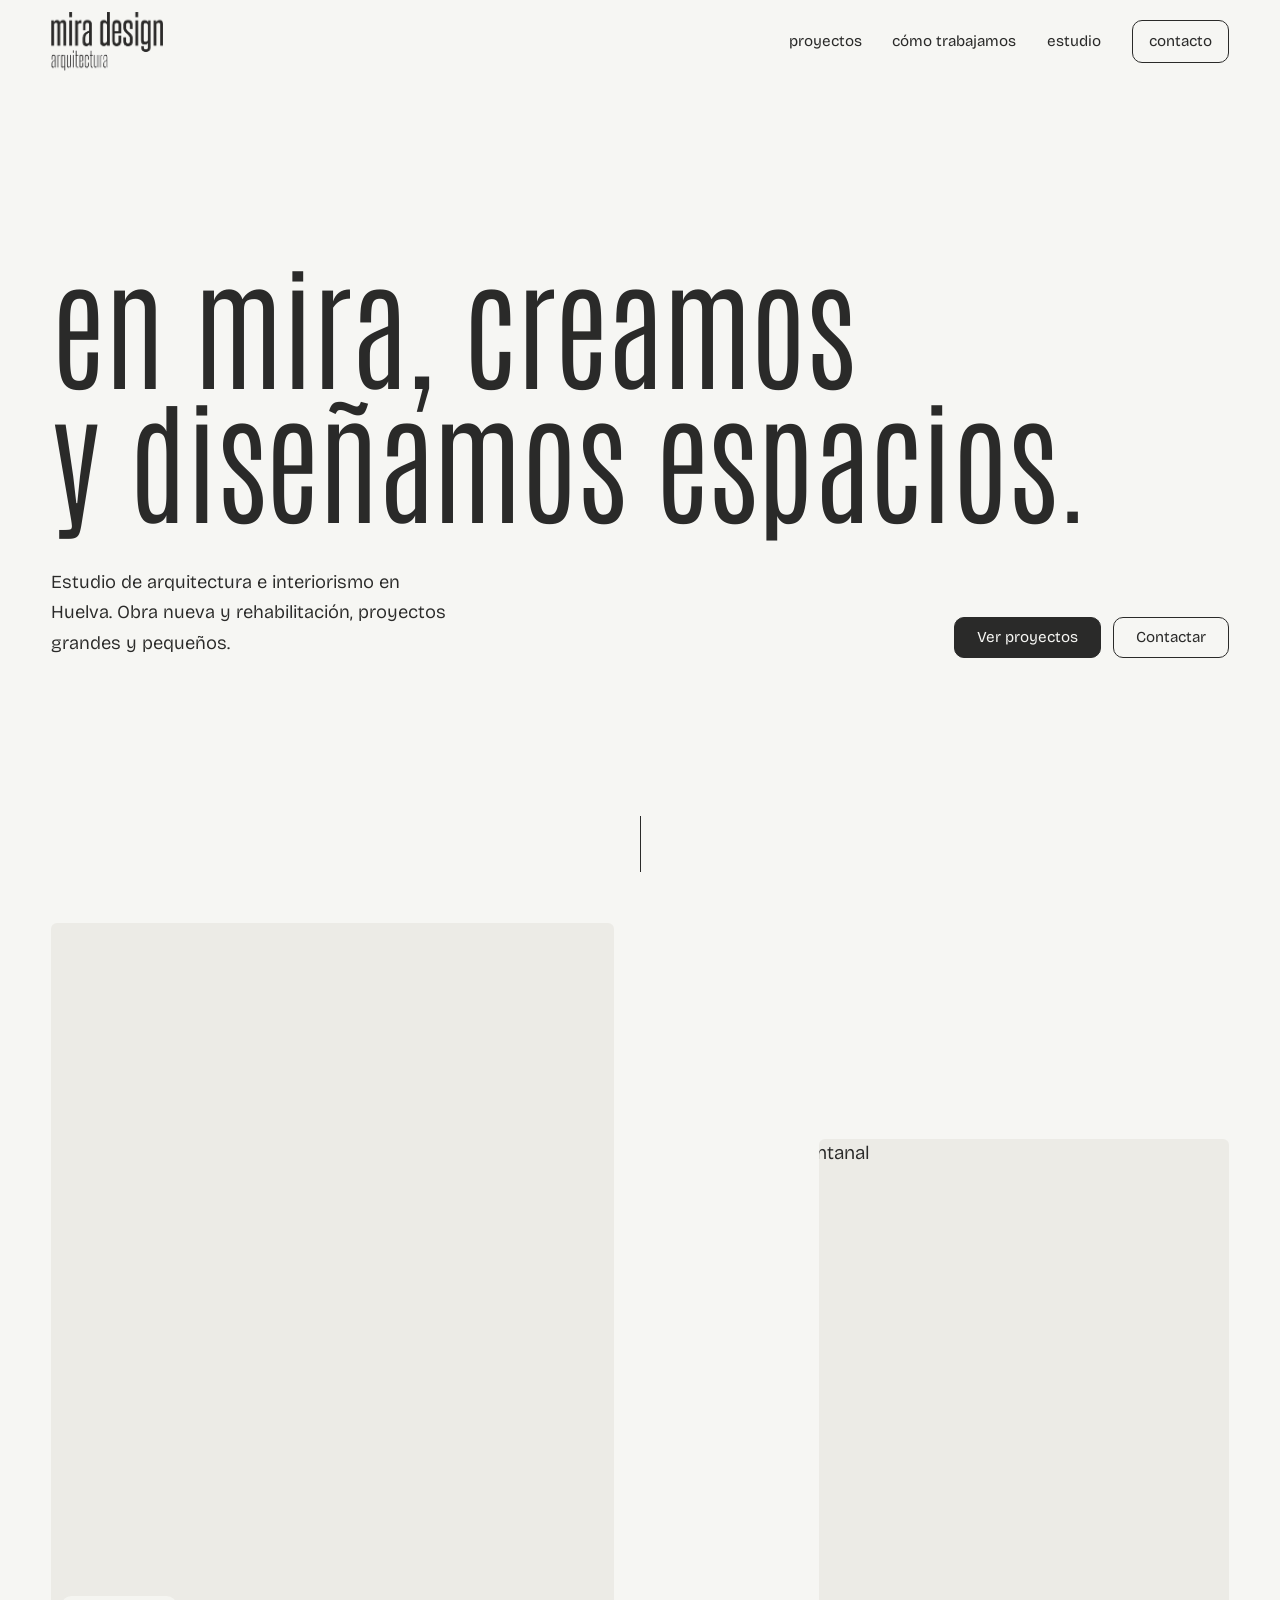
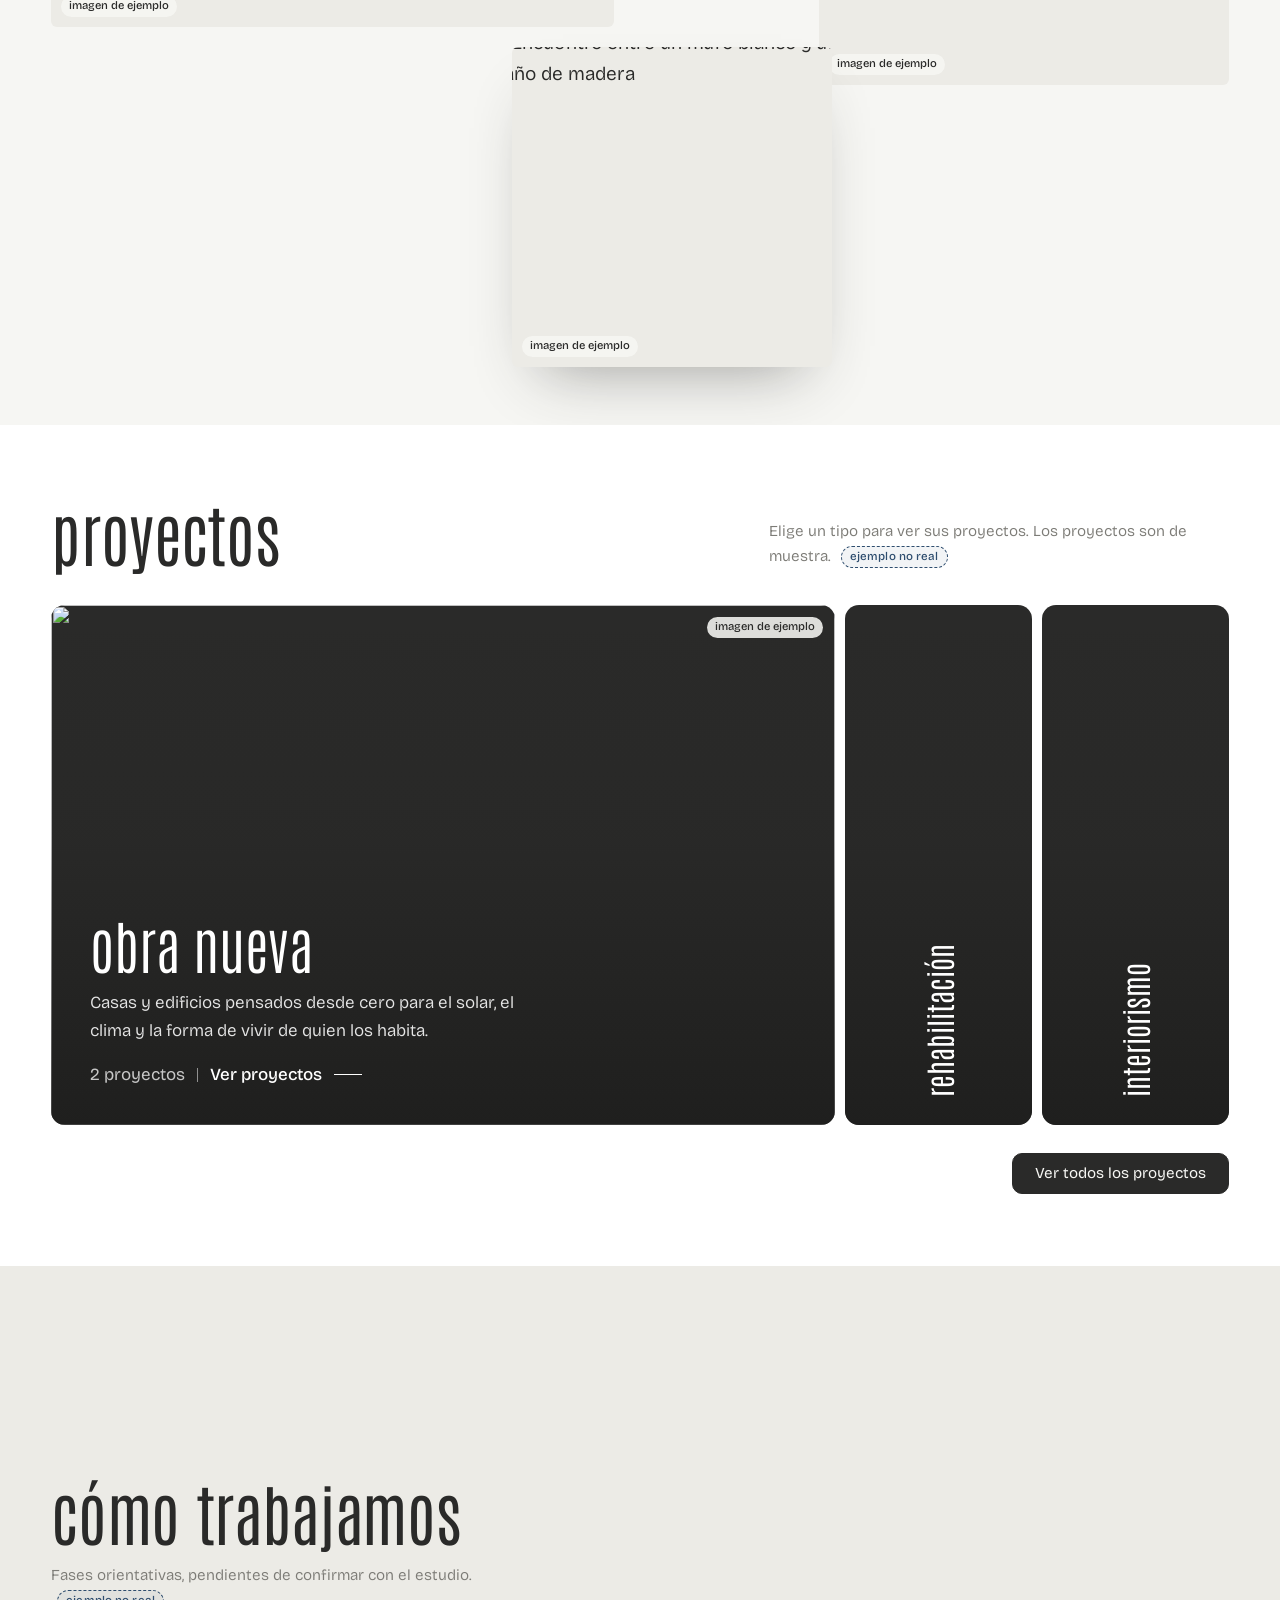
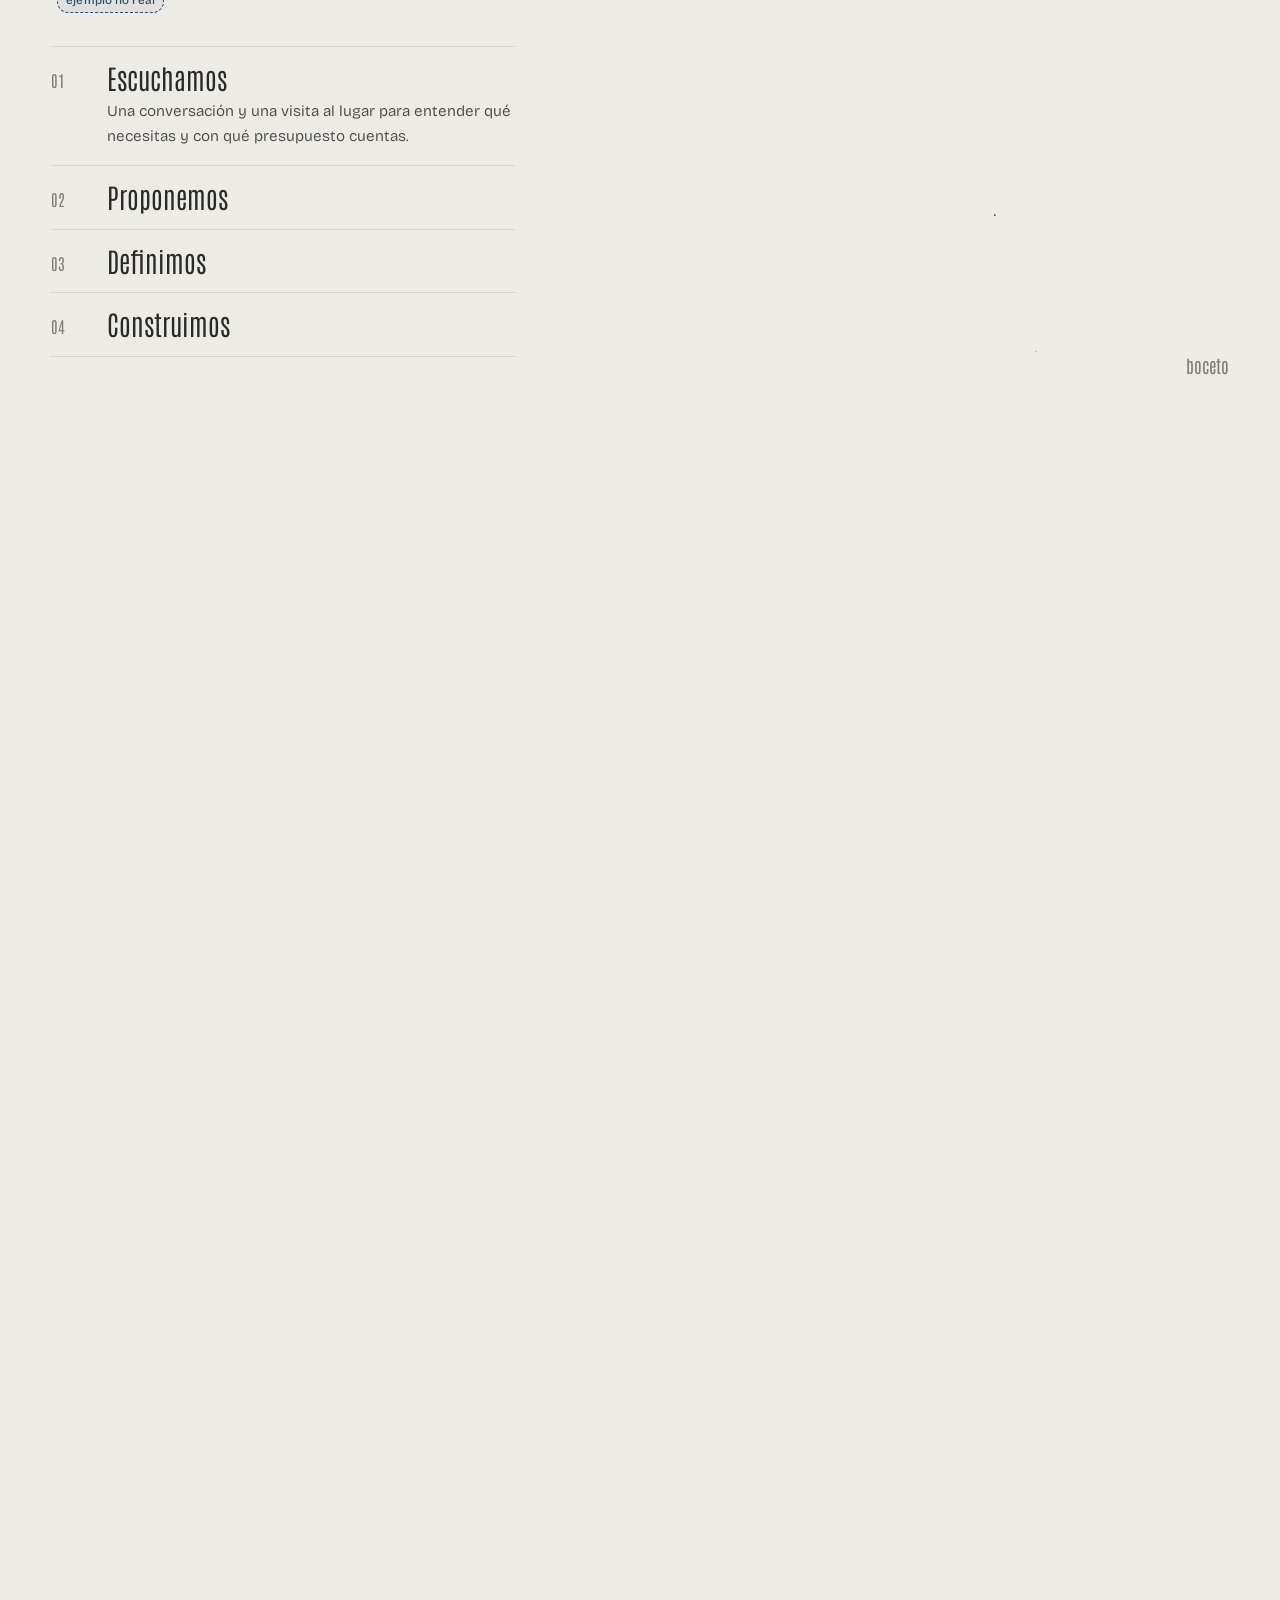
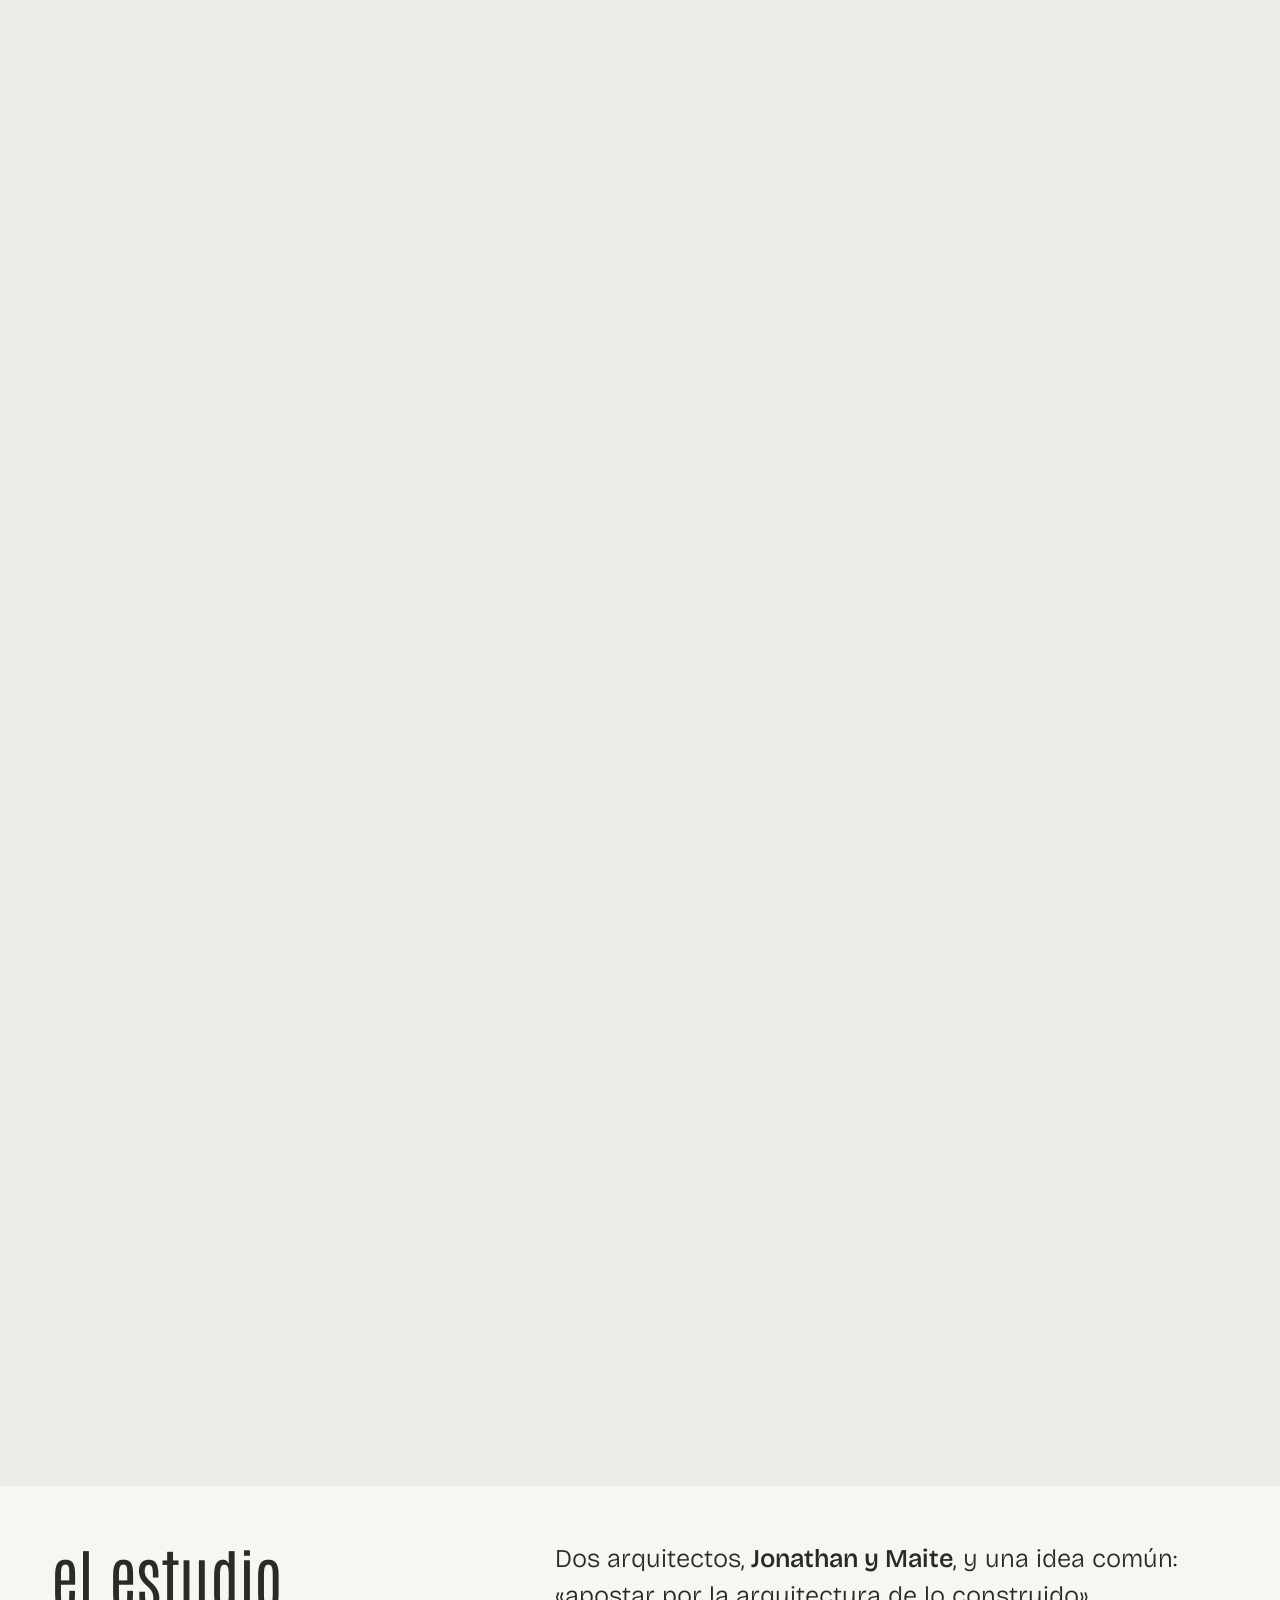
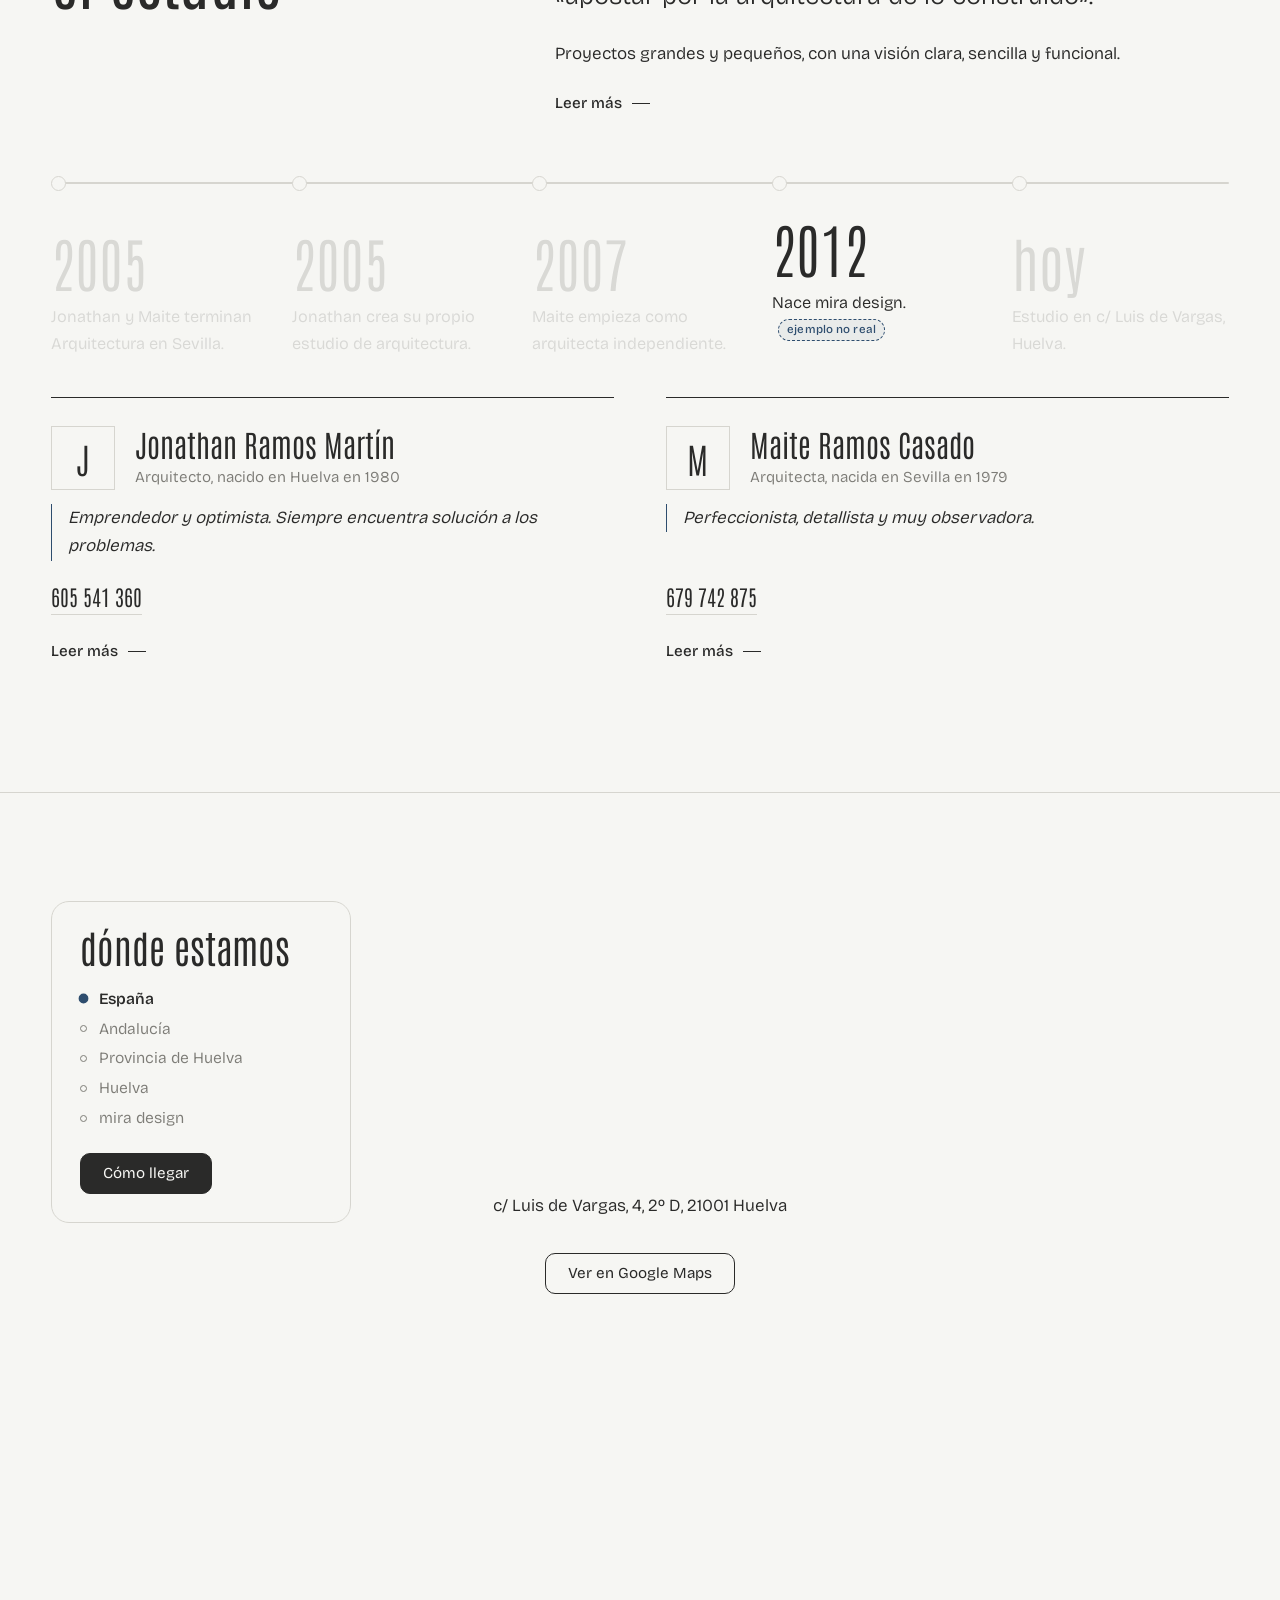
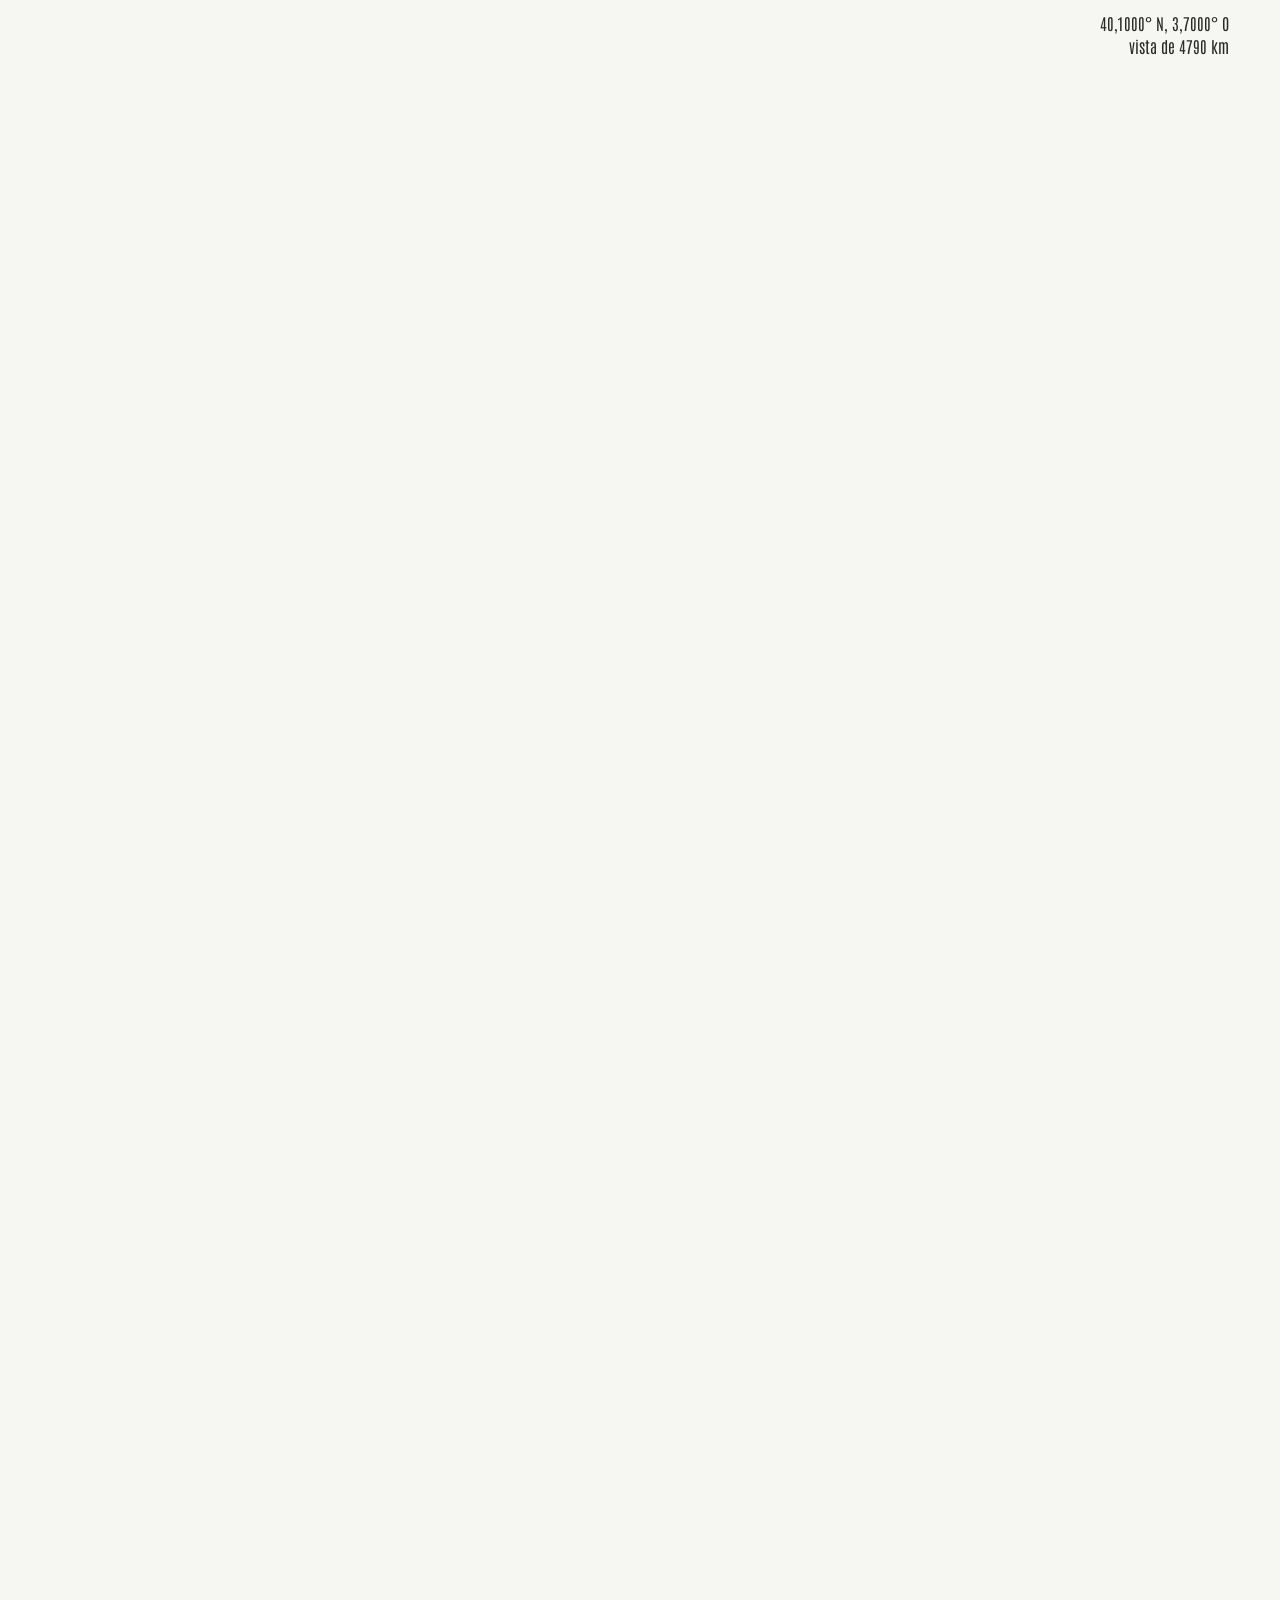
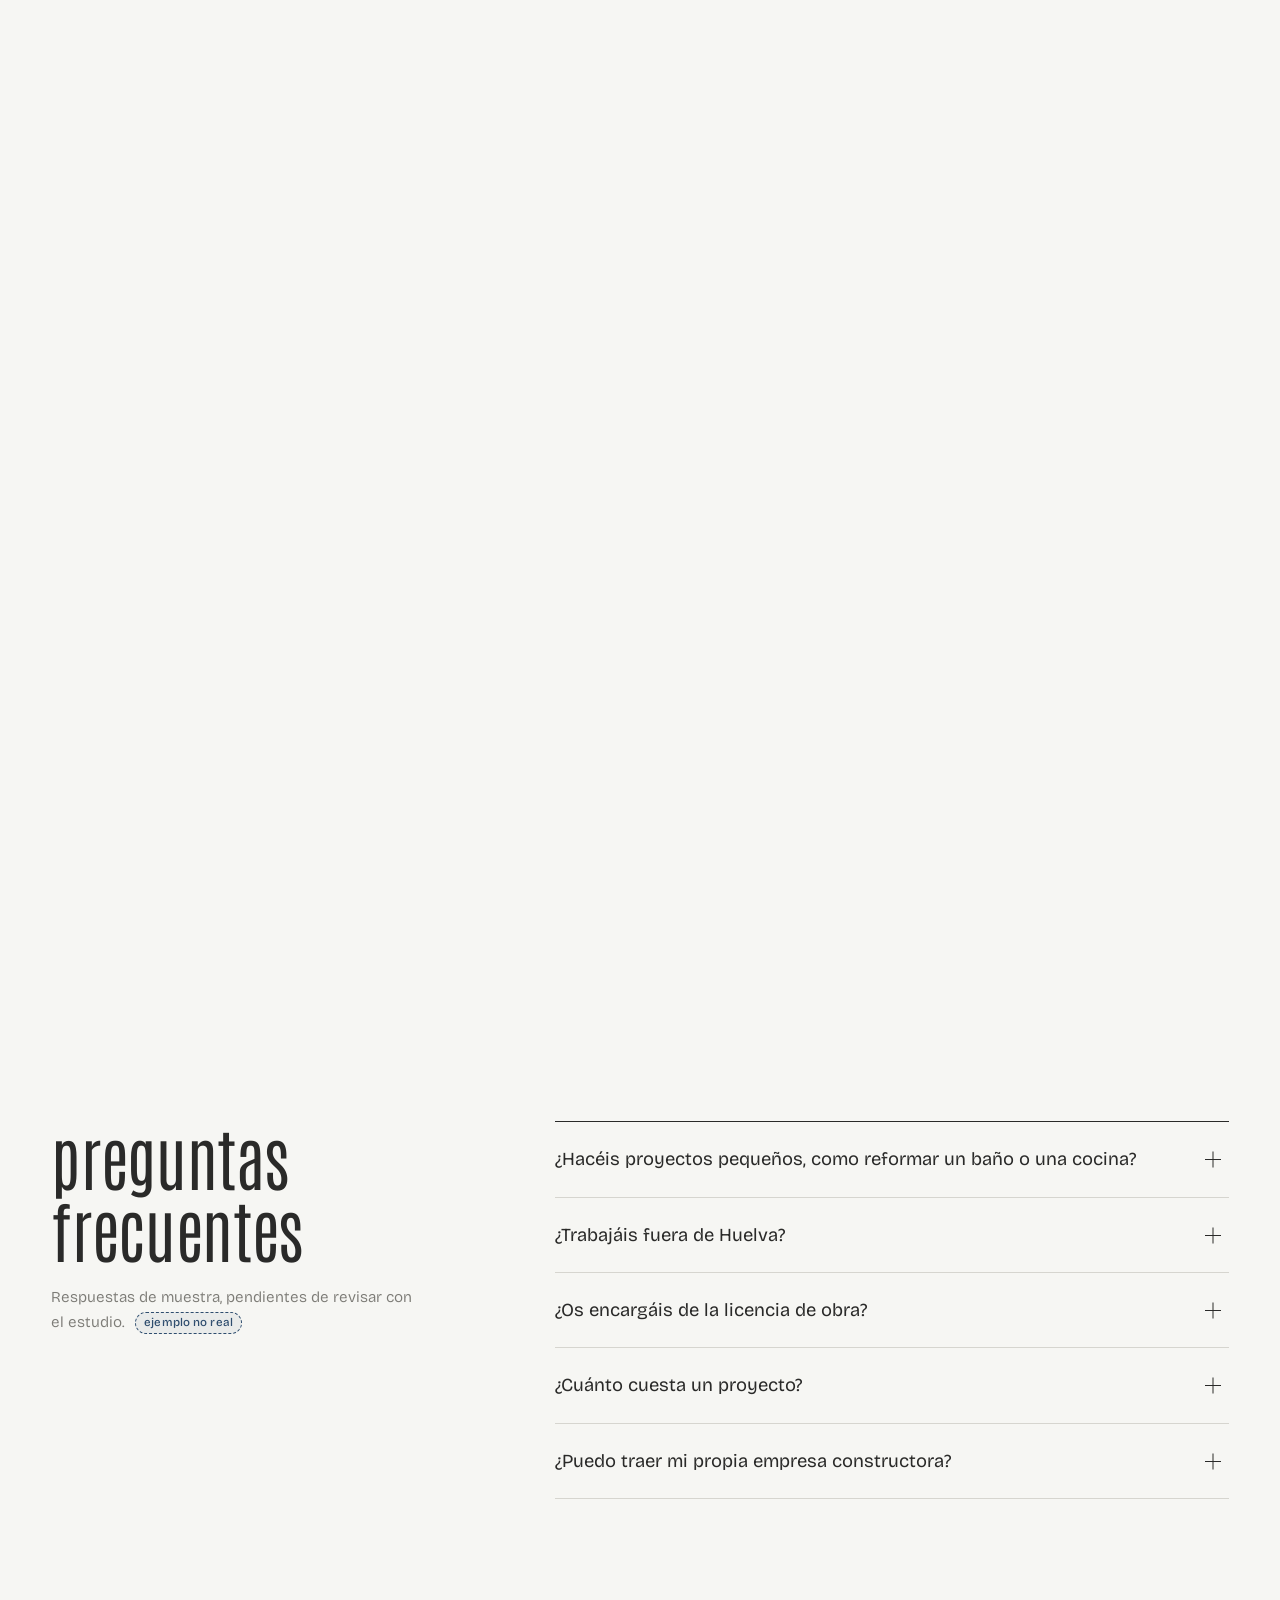
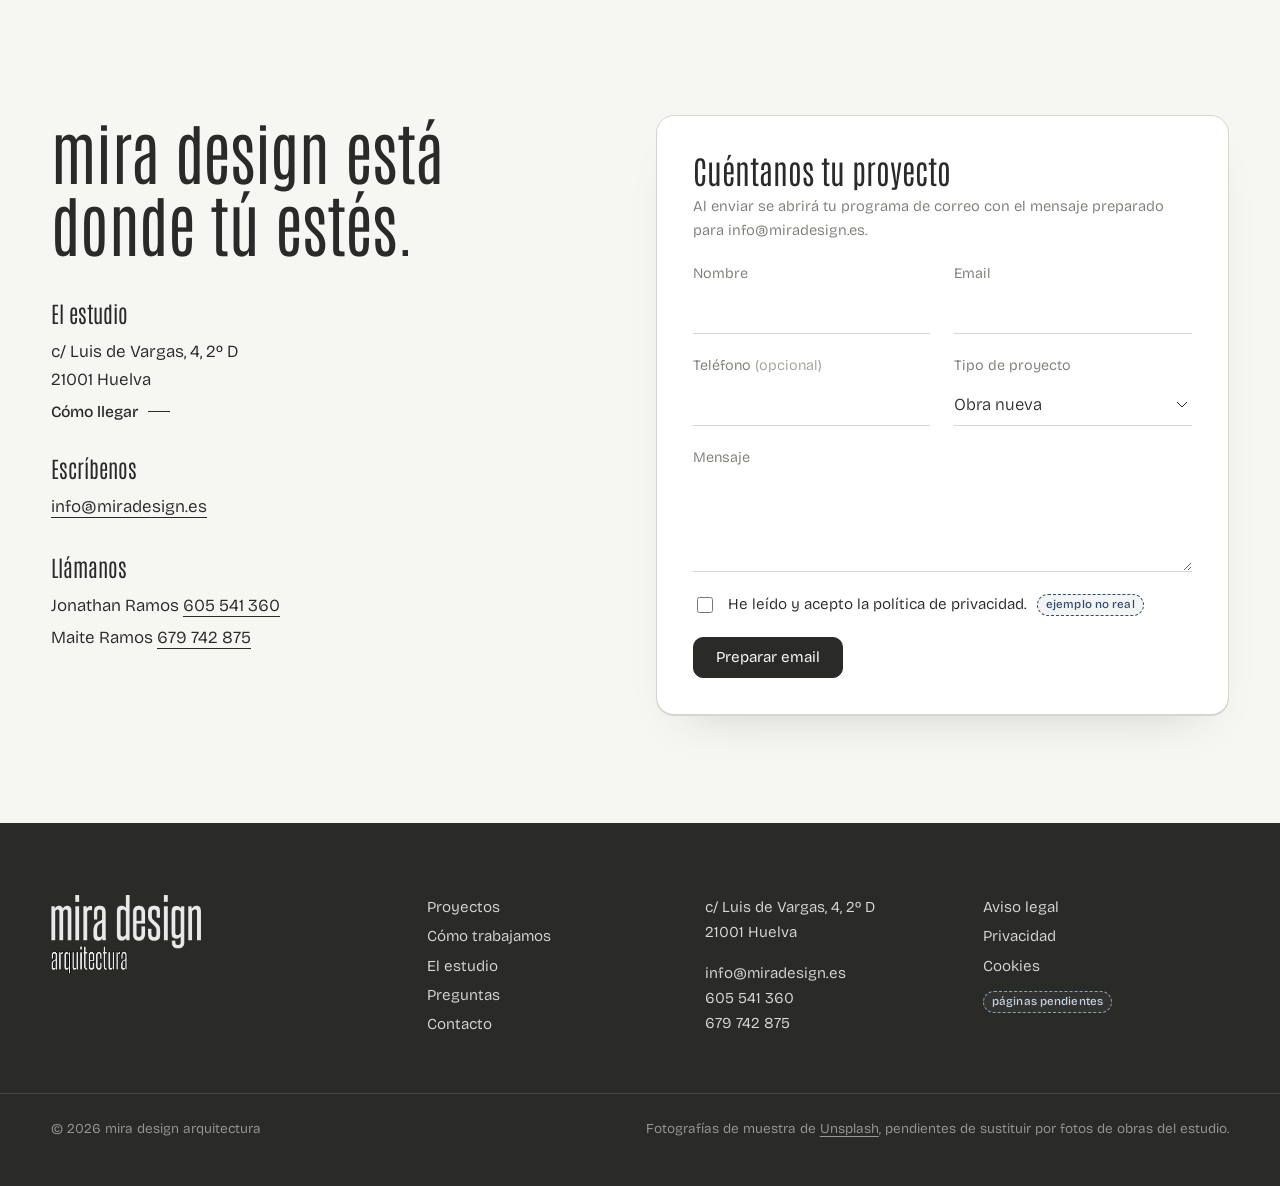
==== index.html @ 31dfc929 "Primera versión de la web de mira design Página principal con portada, proyectos, cómo trabajamos, e" ====
<!DOCTYPE html>
<html lang="es">
<head>
  <meta charset="UTF-8">
  <meta name="viewport" content="width=device-width, initial-scale=1">
  <title>mira design arquitectura, estudio de arquitectura e interiorismo en Huelva</title>
  <meta name="description" content="Mira es un estudio de arquitectura e interiorismo en Huelva. Jonathan y Maite desarrollan proyectos de obra nueva y rehabilitación, grandes y pequeños.">
  <link rel="icon" type="image/png" href="img/logo.png">
  <link rel="preconnect" href="https://fonts.googleapis.com">
  <link rel="preconnect" href="https://fonts.gstatic.com" crossorigin>
  <link href="https://fonts.googleapis.com/css2?family=Antonio:wght@200;300;400&family=Bricolage+Grotesque:opsz,wght@12..96,200..700&display=swap" rel="stylesheet">
  <link rel="stylesheet" href="https://unpkg.com/maplibre-gl@4.7.1/dist/maplibre-gl.css">
  <link rel="stylesheet" href="css/styles.css">
</head>
<body>

  <a class="skip" href="#contenido">Saltar al contenido</a>

  <header class="header" id="header">
    <a class="header__logo" href="#inicio" aria-label="mira design arquitectura, ir al inicio">
      <img src="img/logo.png" alt="mira design arquitectura" width="470" height="246">
    </a>
    <nav class="nav" id="nav" aria-label="Principal">
      <a href="#proyectos">proyectos</a>
      <a href="#proceso">cómo trabajamos</a>
      <a href="#estudio">estudio</a>
      <a href="#contacto" class="nav__cta">contacto</a>
    </nav>
    <button class="menu-btn" id="menuBtn" aria-expanded="false" aria-controls="nav">
      <span class="sr-only">Abrir menú</span>
      <span class="menu-btn__line"></span>
      <span class="menu-btn__line"></span>
    </button>
  </header>

  <main id="contenido">

    <section class="hero" id="inicio">
      <div class="wrap hero__intro">
        <h1 class="hero__title">
          <span class="line"><span>en mira, creamos</span></span>
          <span class="line"><span>y diseñamos espacios.</span></span>
        </h1>
        <div class="hero__aside">
          <p>Estudio de arquitectura e interiorismo en Huelva. Obra nueva y rehabilitación, proyectos grandes y pequeños.</p>
          <div class="hero__actions">
            <a class="btn btn--solid" href="#proyectos">Ver proyectos</a>
            <a class="btn" href="#contacto">Contactar</a>
          </div>
        </div>
      </div>
      <a class="hero__scroll" href="#trio" aria-label="Seguir bajando"><span></span></a>
    </section>

    <section class="trio" id="trio" aria-label="Imágenes del estudio">
      <figure class="trio__img trio__img--a photo" data-speed="-0.10">
        <img src="https://images.unsplash.com/photo-1549791084-5f78368b208b?w=1400&q=75&auto=format&fit=crop" alt="Volúmenes blancos bajo un cielo azul" loading="lazy">
        <span class="photo-tag">imagen de ejemplo</span>
      </figure>
      <figure class="trio__img trio__img--b photo" data-speed="0.18">
        <img src="https://images.unsplash.com/photo-1583329550487-0fa300a4cd1a?w=1000&q=75&auto=format&fit=crop" alt="Salón con luz natural entrando por un gran ventanal" loading="lazy">
        <span class="photo-tag">imagen de ejemplo</span>
      </figure>
      <figure class="trio__img trio__img--c photo" data-speed="0.36">
        <img src="https://images.unsplash.com/photo-1534094830444-3a1e21f7e3e7?w=900&q=75&auto=format&fit=crop" alt="Encuentro entre un muro blanco y un paño de madera" loading="lazy">
        <span class="photo-tag">imagen de ejemplo</span>
      </figure>
    </section>

    <section class="section proyectos-home" id="proyectos">
      <div class="wrap">
        <div class="section__head">
          <h2 class="section__title">proyectos</h2>
          <div class="section__side">
            <p class="section__note">Elige un tipo para ver sus proyectos. Los proyectos son de muestra. <span class="demo">ejemplo no real</span></p>
          </div>
        </div>
        <div class="panels" id="panels">
          <a class="panel is-open" href="proyectos.html#obra-nueva" aria-label="Ver proyectos de obra nueva">
            <img src="https://images.unsplash.com/photo-1622396481322-3b83d186701b?w=1400&q=75&auto=format&fit=crop" alt="" loading="lazy">
            <span class="panel__label" aria-hidden="true">obra nueva</span>
            <span class="panel__body">
              <span class="panel__title">obra nueva</span>
              <span class="panel__text">Casas y edificios pensados desde cero para el solar, el clima y la forma de vivir de quien los habita.</span>
              <span class="panel__go"><span data-count="obra-nueva"></span>Ver proyectos</span>
            </span>
            <span class="photo-tag">imagen de ejemplo</span>
          </a>
          <a class="panel" href="proyectos.html#rehabilitacion" aria-label="Ver proyectos de rehabilitación">
            <img src="https://images.unsplash.com/photo-1713121577029-bf271baec1c5?w=1400&q=75&auto=format&fit=crop" alt="" loading="lazy">
            <span class="panel__label" aria-hidden="true">rehabilitación</span>
            <span class="panel__body">
              <span class="panel__title">rehabilitación</span>
              <span class="panel__text">La arquitectura de lo construido: recuperar y transformar edificios existentes respetando lo que ya tienen de valor.</span>
              <span class="panel__go"><span data-count="rehabilitacion"></span>Ver proyectos</span>
            </span>
            <span class="photo-tag">imagen de ejemplo</span>
          </a>
          <a class="panel" href="proyectos.html#interiorismo" aria-label="Ver proyectos de interiorismo">
            <img src="https://images.unsplash.com/photo-1583847268964-b28dc8f51f92?w=1400&q=75&auto=format&fit=crop" alt="" loading="lazy">
            <span class="panel__label" aria-hidden="true">interiorismo</span>
            <span class="panel__body">
              <span class="panel__title">interiorismo</span>
              <span class="panel__text">Distribución, materiales, luz y mobiliario para que cada espacio funcione y se disfrute.</span>
              <span class="panel__go"><span data-count="interiorismo"></span>Ver proyectos</span>
            </span>
            <span class="photo-tag">imagen de ejemplo</span>
          </a>
        </div>
        <div class="tipos__all">
          <a class="btn btn--solid" href="proyectos.html">Ver todos los proyectos</a>
        </div>
      </div>
    </section>

    <section class="proceso" id="proceso">
      <div class="proceso__track" id="procesoTrack">
        <div class="proceso__sticky">
          <div class="wrap proceso__grid">
            <div class="proceso__text">
              <h2 class="section__title">cómo trabajamos</h2>
              <p class="section__note">Fases orientativas, pendientes de confirmar con el estudio. <span class="demo">ejemplo no real</span></p>
              <ol class="phases" id="phases">
                <li class="phase" data-phase="0">
                  <span class="phase__n">01</span>
                  <div>
                    <h3>Escuchamos</h3>
                    <p>Una conversación y una visita al lugar para entender qué necesitas y con qué presupuesto cuentas.</p>
                  </div>
                </li>
                <li class="phase" data-phase="1">
                  <span class="phase__n">02</span>
                  <div>
                    <h3>Proponemos</h3>
                    <p>Planos y una primera estimación económica para decidir juntos el camino.</p>
                  </div>
                </li>
                <li class="phase" data-phase="2">
                  <span class="phase__n">03</span>
                  <div>
                    <h3>Definimos</h3>
                    <p>El proyecto técnico: soluciones constructivas, materiales y documentación para la licencia.</p>
                  </div>
                </li>
                <li class="phase" data-phase="3">
                  <span class="phase__n">04</span>
                  <div>
                    <h3>Construimos</h3>
                    <p>Seguimiento en obra hasta la entrega, para que lo construido sea fiel a lo proyectado.</p>
                  </div>
                </li>
              </ol>
            </div>
            <figure class="proceso__drawing" aria-hidden="true">
              <svg id="houseSvg" viewBox="0 0 640 520" preserveAspectRatio="xMidYMid meet"></svg>
              <figcaption class="proceso__label" id="phaseLabel">boceto</figcaption>
            </figure>
          </div>
        </div>
      </div>
    </section>


    <section class="section estudio" id="estudio">
      <div class="wrap grid">
        <h2 class="section__title col-head">el estudio</h2>
        <div class="col-body">
          <p class="lead">Dos arquitectos, <strong>Jonathan y Maite</strong>, y una idea común: «apostar por la arquitectura de lo construido».</p>
          <p>Proyectos grandes y pequeños, con una visión clara, sencilla y funcional.</p>
          <details class="more">
            <summary><span class="more__open">Leer más</span><span class="more__close">Leer menos</span></summary>
            <div class="more__body">
              <p><strong>Mira</strong> es un proyecto que nace de las inquietudes profesionales de dos jóvenes arquitectos, Jonathan y Maite, apasionados por el interiorismo y con una idea común: «apostar por la arquitectura de lo construido».</p>
              <p>En mira, creamos y diseñamos espacios. Desarrollamos proyectos grandes y pequeños, de arquitectura y de interiorismo, de obra nueva y de rehabilitación. Y buscamos siempre la mejor solución a cada proyecto, con una visión clara, sencilla y funcional, teniendo en cuenta la estética y por supuesto la economía.</p>
            </div>
          </details>
        </div>
      </div>

      <div class="trayectoria" id="trayectoria">
        <div class="trayectoria__sticky">
          <div class="wrap">
            <div class="timeline-wrap">
              <div class="timeline__line" aria-hidden="true"><span class="timeline__fill"></span><span class="timeline__head"></span></div>
              <ol class="timeline" id="timeline">
              <li class="timeline__item">
                <span class="timeline__year">2005</span>
                <p>Jonathan y Maite terminan Arquitectura en Sevilla.</p>
              </li>
              <li class="timeline__item">
                <span class="timeline__year">2005</span>
                <p>Jonathan crea su propio estudio de arquitectura.</p>
              </li>
              <li class="timeline__item">
                <span class="timeline__year">2007</span>
                <p>Maite empieza como arquitecta independiente.</p>
              </li>
              <li class="timeline__item">
                <span class="timeline__year">2012</span>
                <p>Nace mira design. <span class="demo">ejemplo no real</span></p>
              </li>
              <li class="timeline__item">
                <span class="timeline__year">hoy</span>
                <p>Estudio en c/ Luis de Vargas, Huelva.</p>
              </li>
              </ol>
            </div>
          </div>
        </div>
      </div>

      <div class="wrap team">
        <article class="person">
          <header class="person__head">
            <span class="person__mono" aria-hidden="true">J</span>
            <div>
              <h2 class="person__name">Jonathan Ramos Martín</h2>
              <p class="person__role">Arquitecto, nacido en Huelva en 1980</p>
            </div>
          </header>
          <p class="person__trait">Emprendedor y optimista. Siempre encuentra solución a los problemas.</p>
          <a class="person__phone" href="tel:+34605541360">605 541 360</a>
          <details class="more">
            <summary><span class="more__open">Leer más</span><span class="more__close">Leer menos</span></summary>
            <div class="more__body">
              <p>Finalizó sus estudios en la Escuela Técnica Superior de Arquitectura de Sevilla en el año 2005. Comenzó su trayectoria profesional, antes de terminar su carrera, en la empresa Dolmen Consulting Inmobiliario S.L., donde conoció a Maite. Desde finales de ese año comenzó una nueva etapa creando su propio estudio de arquitectura.</p>
              <p>Emprendedor y optimista. Le gustan los retos difíciles. Siempre encuentra solución a los problemas.</p>
            </div>
          </details>
        </article>

        <article class="person">
          <header class="person__head">
            <span class="person__mono" aria-hidden="true">M</span>
            <div>
              <h2 class="person__name">Maite Ramos Casado</h2>
              <p class="person__role">Arquitecta, nacida en Sevilla en 1979</p>
            </div>
          </header>
          <p class="person__trait">Perfeccionista, detallista y muy observadora.</p>
          <a class="person__phone" href="tel:+34679742875">679 742 875</a>
          <details class="more">
            <summary><span class="more__open">Leer más</span><span class="more__close">Leer menos</span></summary>
            <div class="more__body">
              <p>Finalizó sus estudios en la Escuela Técnica Superior de Arquitectura de Sevilla en el año 2005. Comenzó su trayectoria profesional, antes de terminar su carrera, en la empresa Dolmen Consulting Inmobiliario S.L., donde conoció a Jonathan. Desde el año 2007 trabaja como arquitecta independiente, colaborando con estudios de arquitectura y realizando sus propios proyectos de reformas y rehabilitación.</p>
              <p>Perfeccionista, detallista y muy observadora. Le gusta que todo esté en orden.</p>
            </div>
          </details>
        </article>
      </div>
    </section>

    <section class="ubicacion" id="ubicacion" aria-labelledby="ubicacionTitle">
      <div class="ubicacion__track" id="mapTrack">
        <div class="ubicacion__sticky">
          <div class="map3d" id="map3d"></div>
          <div class="ubicacion__panel">
            <h2 class="ubicacion__title" id="ubicacionTitle">dónde estamos</h2>
            <ol class="zoomsteps" id="zoomSteps">
              <li>España</li>
              <li>Andalucía</li>
              <li>Provincia de Huelva</li>
              <li>Huelva</li>
              <li>mira design</li>
            </ol>
            <a class="btn btn--solid ubicacion__cta" href="https://www.google.com/maps/search/?api=1&amp;query=37.2539723986,-6.9535899828" target="_blank" rel="noopener">Cómo llegar</a>
          </div>
          <p class="ubicacion__coords" id="mapCoords" aria-hidden="true"></p>
          <div class="ubicacion__fallback" id="mapFallback" hidden>
            <p>c/ Luis de Vargas, 4, 2º D, 21001 Huelva</p>
            <a class="btn" href="https://www.google.com/maps/search/?api=1&amp;query=37.2539723986,-6.9535899828" target="_blank" rel="noopener">Ver en Google Maps</a>
          </div>
        </div>
      </div>
    </section>

    <section class="section preguntas" id="preguntas">
      <div class="wrap grid">
        <div class="col-head">
          <h2 class="section__title">preguntas frecuentes</h2>
          <p class="section__note">Respuestas de muestra, pendientes de revisar con el estudio. <span class="demo">ejemplo no real</span></p>
        </div>
        <div class="col-body faq">
          <details class="faq__item">
            <summary>¿Hacéis proyectos pequeños, como reformar un baño o una cocina?</summary>
            <div class="faq__body"><p>Sí. Desarrollamos proyectos grandes y pequeños: desde una vivienda completa hasta una sola estancia.</p></div>
          </details>
          <details class="faq__item">
            <summary>¿Trabajáis fuera de Huelva?</summary>
            <div class="faq__body"><p>El estudio está en Huelva, pero mira design está donde tú estés. Cuéntanos dónde está tu proyecto y lo vemos.</p></div>
          </details>
          <details class="faq__item">
            <summary>¿Os encargáis de la licencia de obra?</summary>
            <div class="faq__body"><p>Preparamos la documentación técnica que pide el ayuntamiento y te acompañamos en la tramitación.</p></div>
          </details>
          <details class="faq__item">
            <summary>¿Cuánto cuesta un proyecto?</summary>
            <div class="faq__body"><p>Depende del tamaño y del tipo de intervención. Tras la primera conversación te enviamos una propuesta de honorarios cerrada.</p></div>
          </details>
          <details class="faq__item">
            <summary>¿Puedo traer mi propia empresa constructora?</summary>
            <div class="faq__body"><p>Sí. También podemos ayudarte a comparar presupuestos de varias empresas para elegir la mejor opción.</p></div>
          </details>
        </div>
      </div>
    </section>

    <section class="section contacto" id="contacto">
      <div class="wrap grid">
        <div class="col-head contact__side">
          <h2 class="section__title">mira design está donde tú estés.</h2>
          <div class="contact__data">
            <div>
              <h2>El estudio</h2>
              <p>c/ Luis de Vargas, 4, 2º D<br>21001 Huelva</p>
              <a class="arrow-link" href="https://www.google.com/maps/search/?api=1&amp;query=37.2539723986,-6.9535899828" target="_blank" rel="noopener">Cómo llegar</a>
            </div>
            <div>
              <h2>Escríbenos</h2>
              <p><a class="link" href="mailto:info@miradesign.es">info@miradesign.es</a></p>
            </div>
            <div>
              <h2>Llámanos</h2>
              <p>Jonathan Ramos <a class="link" href="tel:+34605541360">605 541 360</a></p>
              <p>Maite Ramos <a class="link" href="tel:+34679742875">679 742 875</a></p>
            </div>
          </div>
        </div>

        <div class="col-body">
          <form class="form" id="contactForm" novalidate>
            <div class="form__intro field--full">
              <h2>Cuéntanos tu proyecto</h2>
              <p>Al enviar se abrirá tu programa de correo con el mensaje preparado para info@miradesign.es.</p>
            </div>
            <div class="field">
              <label for="f-nombre">Nombre</label>
              <input id="f-nombre" name="nombre" type="text" autocomplete="name" required>
            </div>
            <div class="field">
              <label for="f-email">Email</label>
              <input id="f-email" name="email" type="email" autocomplete="email" required>
            </div>
            <div class="field">
              <label for="f-tel">Teléfono <span class="opt">(opcional)</span></label>
              <input id="f-tel" name="telefono" type="tel" autocomplete="tel">
            </div>
            <div class="field">
              <label for="f-tipo">Tipo de proyecto</label>
              <select id="f-tipo" name="tipo">
                <option>Obra nueva</option>
                <option>Rehabilitación</option>
                <option>Interiorismo</option>
                <option>Reforma</option>
                <option>Otro</option>
              </select>
            </div>
            <div class="field field--full">
              <label for="f-msg">Mensaje</label>
              <textarea id="f-msg" name="mensaje" rows="3" required></textarea>
            </div>
            <label class="check field--full">
              <input type="checkbox" name="privacidad" required>
              <span>He leído y acepto la política de privacidad. <span class="demo">ejemplo no real</span></span>
            </label>
            <div class="form__foot field--full">
              <button class="btn btn--solid" type="submit">Preparar email</button>
              <p class="form__status" id="formStatus" role="status" aria-live="polite"></p>
            </div>
          </form>
        </div>
      </div>
    </section>

  </main>

  <footer class="footer">
    <div class="wrap footer__grid">
      <a href="#inicio" aria-label="Ir al inicio"><img class="footer__logo" src="img/logo.png" alt="mira design arquitectura" width="470" height="246" loading="lazy"></a>
      <nav class="footer__nav" aria-label="Pie">
        <a href="#proyectos">Proyectos</a>
        <a href="#proceso">Cómo trabajamos</a>
        <a href="#estudio">El estudio</a>
        <a href="#preguntas">Preguntas</a>
        <a href="#contacto">Contacto</a>
      </nav>
      <div>
        <p>c/ Luis de Vargas, 4, 2º D<br>21001 Huelva</p>
        <p><a href="mailto:info@miradesign.es">info@miradesign.es</a><br>
        <a href="tel:+34605541360">605 541 360</a><br>
        <a href="tel:+34679742875">679 742 875</a></p>
      </div>
      <div class="footer__legal">
        <a href="#">Aviso legal</a>
        <a href="#">Privacidad</a>
        <a href="#">Cookies</a>
        <span class="demo demo--dark">páginas pendientes</span>
      </div>
    </div>
    <div class="wrap footer__base">
      <p>© <span id="year">2026</span> mira design arquitectura</p>
      <p>Fotografías de muestra de <a href="https://unsplash.com" target="_blank" rel="noopener">Unsplash</a>, pendientes de sustituir por fotos de obras del estudio.</p>
    </div>
  </footer>

  <script src="https://unpkg.com/maplibre-gl@4.7.1/dist/maplibre-gl.js"></script>
  <script src="js/main.js"></script>
  <script src="js/proyectos.js"></script>
  <script src="js/proceso.js"></script>
  <script src="js/mapa.js"></script>
</body>
</html>
---- css/styles.css ----
:root {
  --cal: #f6f6f3;
  --cal-2: #ecebe6;
  --grafito: #2a2a29;
  --hormigon: #7d7c77;
  --linea: #d6d5cf;
  --postigo: #2e4d6e;
  --blanco: #ffffff;

  --display: "Antonio", "Arial Narrow", sans-serif;
  --text: "Bricolage Grotesque", system-ui, sans-serif;
  --radius: 10px;

  --gutter: clamp(16px, 4vw, 56px);
  --maxw: 1320px;
  --ease: cubic-bezier(.22, .61, .21, 1);
  --header-h: 84px;
}

*, *::before, *::after { box-sizing: border-box; }

html {
  scroll-behavior: smooth;
  -webkit-text-size-adjust: 100%;
}

body {
  margin: 0;
  background: var(--cal);
  color: var(--grafito);
  font-family: var(--text);
  font-weight: 350;
  font-size: 1.0625rem;
  font-optical-sizing: auto;
  line-height: 1.65;
  -webkit-font-smoothing: antialiased;
}

img { display: block; max-width: 100%; }
a { color: inherit; }
h1, h2, h3 { margin: 0; font-weight: 300; }
p { margin: 0 0 1em; }
p:last-child { margin-bottom: 0; }

:focus-visible {
  outline: 2px solid var(--postigo);
  outline-offset: 3px;
}

.sr-only {
  position: absolute; width: 1px; height: 1px; overflow: hidden;
  clip: rect(0 0 0 0); white-space: nowrap;
}

.skip {
  position: fixed; left: 16px; top: -60px; z-index: 100;
  background: var(--grafito); color: var(--cal);
  padding: 10px 16px; text-decoration: none;
  transition: top .2s;
}
.skip:focus { top: 16px; }

.wrap {
  width: 100%;
  max-width: var(--maxw);
  margin: 0 auto;
  padding: 0 var(--gutter);
}

/* Marcas de ejemplo */

.demo {
  display: inline-block;
  vertical-align: middle;
  margin-left: 6px;
  padding: 1px 8px 2px;
  border: 1px dashed var(--postigo);
  border-radius: 999px;
  color: var(--postigo);
  background: rgba(46, 77, 110, .06);
  font-family: var(--text);
  font-size: .72rem;
  font-weight: 500;
  line-height: 1.5;
  letter-spacing: .01em;
  white-space: nowrap;
}
.demo--dark {
  color: #c7d4e2;
  border-color: #8aa2bb;
  background: rgba(255, 255, 255, .04);
}

.photo { position: relative; overflow: hidden; margin: 0; background: var(--cal-2); }
.photo img { width: 100%; height: 100%; object-fit: cover; }

.photo-tag {
  position: absolute;
  left: 10px; bottom: 10px;
  padding: 2px 8px 3px;
  border-radius: 999px;
  background: rgba(246, 246, 243, .88);
  color: var(--grafito);
  font-size: .7rem;
  font-weight: 500;
  line-height: 1.4;
  pointer-events: none;
  backdrop-filter: blur(4px);
}

/* Botones y enlaces */

.btn {
  display: inline-flex;
  align-items: center;
  gap: 10px;
  padding: 12px 22px;
  border: 1px solid var(--grafito);
  border-radius: var(--radius);
  background: transparent;
  color: var(--grafito);
  font: 400 .95rem/1 var(--text);
  text-decoration: none;
  cursor: pointer;
  position: relative;
  overflow: hidden;
  isolation: isolate;
  transition: color .35s var(--ease);
}
.btn::before {
  content: "";
  position: absolute; inset: 0;
  background: var(--grafito);
  transform: scaleY(0);
  transform-origin: bottom;
  transition: transform .35s var(--ease);
  z-index: -1;
}
.btn:hover { color: var(--cal); }
.btn:hover::before { transform: scaleY(1); }

.btn--solid { background: var(--grafito); color: var(--cal); border-color: var(--grafito); }
.btn--solid::before { background: var(--postigo); }

.link {
  text-decoration: none;
  background: linear-gradient(currentColor, currentColor) 0 100% / 100% 1px no-repeat;
  transition: background-size .35s var(--ease), color .2s;
  padding-bottom: 1px;
}
.link:hover { color: var(--postigo); background-size: 0 1px; background-position: 100% 100%; }

/* Cabecera */

.header {
  position: fixed;
  inset: 0 0 auto 0;
  z-index: 50;
  height: var(--header-h);
  display: flex;
  align-items: center;
  justify-content: space-between;
  padding: 0 var(--gutter);
  transition: transform .45s var(--ease), background-color .3s, border-color .3s;
  border-bottom: 1px solid transparent;
}
.header.is-solid {
  background: rgba(246, 246, 243, .92);
  backdrop-filter: blur(8px);
  border-bottom-color: var(--linea);
}
.header.is-hidden { transform: translateY(-100%); }

.header__logo img { width: 112px; height: auto; }

.nav { display: flex; gap: clamp(16px, 2.4vw, 36px); align-items: center; }
.nav a {
  position: relative;
  text-decoration: none;
  font-size: .95rem;
  font-weight: 400;
  padding: 6px 0;
}
.nav a::after {
  content: "";
  position: absolute; left: 0; right: 0; bottom: 0;
  height: 1px; background: currentColor;
  transform: scaleX(0); transform-origin: right;
  transition: transform .4s var(--ease);
}
.nav a:hover::after, .nav a.is-current::after { transform: scaleX(1); transform-origin: left; }
.nav__cta { border: 1px solid var(--grafito); border-radius: var(--radius); padding: 8px 16px !important; transition: background-color .3s, color .3s; }
.nav__cta::after { display: none; }
.nav__cta:hover { background: var(--grafito); color: var(--cal); }

.menu-btn {
  display: none;
  width: 44px; height: 44px;
  border: 0; background: none; cursor: pointer;
  position: relative;
}
.menu-btn__line {
  position: absolute; left: 10px; right: 10px; height: 1px;
  background: var(--grafito);
  transition: transform .35s var(--ease), top .35s var(--ease);
}
.menu-btn__line:nth-child(2) { top: 18px; }
.menu-btn__line:nth-child(3) { top: 26px; }
.menu-btn[aria-expanded="true"] .menu-btn__line:nth-child(2) { top: 22px; transform: rotate(45deg); }
.menu-btn[aria-expanded="true"] .menu-btn__line:nth-child(3) { top: 22px; transform: rotate(-45deg); }

/* Portada */

.hero {
  position: relative;
  min-height: 100vh;
  min-height: 100svh;
  display: flex;
  align-items: center;
  padding: calc(var(--header-h) + 24px) 0 96px;
}

.hero__intro {
  max-width: var(--maxw);
  margin: 0 auto;
  padding: 0 var(--gutter);
  display: grid;
  grid-template-columns: 1fr;
  gap: 44px;
}

.hero__title {
  font-family: var(--display);
  font-weight: 200;
  font-size: clamp(3.2rem, 10.5vw, 10rem);
  line-height: 1;
  letter-spacing: -.01em;
}
.hero__title .line { display: block; overflow: hidden; padding-bottom: .2em; margin-bottom: -.2em; }
.hero__title .line > span {
  display: inline-block;
  transform: translateY(105%);
  animation: rise 1.1s var(--ease) forwards;
}
.hero__title .line:nth-child(2) > span { animation-delay: .12s; }

.hero__aside {
  display: flex;
  flex-wrap: wrap;
  align-items: flex-end;
  justify-content: space-between;
  gap: 24px;
  opacity: 0;
  animation: fade .9s .55s var(--ease) forwards;
}
.hero__aside p { max-width: 34ch; font-size: 1.15rem; margin: 0; }
.hero__actions { display: flex; gap: 12px; flex-wrap: wrap; }

@keyframes rise { to { transform: translateY(0); } }
@keyframes fade { from { opacity: 0; transform: translateY(8px); } to { opacity: 1; transform: none; } }

.hero__scroll {
  position: absolute;
  left: 50%; bottom: 28px;
  width: 1px; height: 56px;
  overflow: hidden;
  opacity: 0;
  animation: fade .9s 1.1s var(--ease) forwards;
}
.hero__scroll span {
  position: absolute; inset: 0;
  background: var(--grafito);
  transform-origin: top;
  animation: bajar 2.2s var(--ease) infinite;
}
@keyframes bajar {
  0% { transform: scaleY(0); transform-origin: top; }
  50% { transform: scaleY(1); transform-origin: top; }
  51% { transform: scaleY(1); transform-origin: bottom; }
  100% { transform: scaleY(0); transform-origin: bottom; }
}

/* Tres fotos en movimiento */

.trio {
  position: relative;
  height: clamp(640px, 125vh, 1200px);
  max-width: var(--maxw);
  margin: 0 auto;
  overflow: hidden;
}
.trio__img { position: absolute; border-radius: 6px; will-change: transform; }
.trio__img img { will-change: transform; }
.trio__img--a { left: var(--gutter); top: 6%; width: 44%; aspect-ratio: 4 / 5; }
.trio__img--b { right: var(--gutter); top: 14%; width: 32%; aspect-ratio: 3 / 4; }
.trio__img--c { left: 40%; top: 52%; width: 25%; aspect-ratio: 1; z-index: 2; box-shadow: 0 30px 60px -30px rgba(42, 42, 41, .45); }

/* Transición entre páginas */

main, .footer { animation: entrar .7s var(--ease) both; }
body.is-leaving main, body.is-leaving .footer { opacity: 0; transform: translateY(-10px); transition: opacity .28s ease, transform .28s ease; }
@keyframes entrar { from { opacity: 0; transform: translateY(14px); } to { opacity: 1; transform: none; } }

/* Secciones */

.section { padding: clamp(72px, 12vh, 140px) 0; }
.page-top { padding-top: calc(var(--header-h) + clamp(40px, 8vh, 96px)); }
.page-title { font-size: clamp(3rem, 8vw, 7rem); font-weight: 200; }
.section__side { display: flex; flex-direction: column; align-items: flex-start; gap: 12px; max-width: 46ch; }

.arrow-link {
  display: inline-flex;
  align-items: center;
  gap: 10px;
  font-weight: 500;
  font-size: .98rem;
  text-decoration: none;
}
.arrow-link::after {
  content: "";
  width: 22px; height: 1px;
  background: currentColor;
  transition: width .4s var(--ease);
}
.arrow-link:hover { color: var(--postigo); }
.arrow-link:hover::after { width: 40px; }

.section__title {
  font-family: var(--display);
  font-weight: 300;
  font-size: clamp(2.4rem, 5.2vw, 4.6rem);
  line-height: 1.08;
  letter-spacing: -.005em;
}

.section__head {
  display: flex;
  flex-wrap: wrap;
  align-items: flex-end;
  justify-content: space-between;
  gap: 16px 40px;
  margin-bottom: clamp(32px, 6vh, 64px);
}

.section__note {
  max-width: 46ch;
  margin: 0;
  color: var(--hormigon);
  font-size: .95rem;
}
.col-head .section__note { margin-top: 20px; }

.grid {
  display: grid;
  grid-template-columns: repeat(12, 1fr);
  column-gap: clamp(16px, 2.5vw, 40px);
  row-gap: 40px;
}
.col-head { grid-column: 1 / span 4; }
.col-body { grid-column: 6 / span 7; }

.lead {
  font-size: clamp(1.25rem, 2vw, 1.6rem);
  line-height: 1.45;
  font-weight: 300;
  text-wrap: pretty;
  max-width: 34em;
}
.lead strong { font-weight: 550; }

.reveal {
  opacity: 0;
  transform: translateY(.45em);
  filter: blur(6px);
  transition: opacity 1s var(--ease), transform 1.1s var(--ease), filter 1s var(--ease);
}
.reveal.is-in { opacity: 1; transform: none; filter: none; }

/* Estudio */

.estudio .col-body > p:not(.lead) { max-width: 60ch; }

.facts {
  margin: 48px 0 0;
  border-top: 1px solid var(--linea);
}
.facts__item {
  display: grid;
  grid-template-columns: 9rem 1fr;
  gap: 16px;
  padding: 18px 0;
  border-bottom: 1px solid var(--linea);
  align-items: baseline;
}
.facts dt {
  font-family: var(--display);
  font-size: 1.9rem;
  font-weight: 300;
  line-height: 1;
}
.facts dd { margin: 0; }

.estudio .col-body { grid-row: 1; }
.estudio__img {
  grid-column: 1 / -1;
  grid-row: 2;
  aspect-ratio: 21 / 8;
  border-radius: 6px;
  margin-top: clamp(16px, 4vh, 40px);
}

/* Trayectoria: se queda fija mientras la línea avanza */

.trayectoria { position: relative; margin-top: clamp(36px, 6vh, 64px); }
.section.estudio { padding-top: clamp(40px, 6vh, 72px); }
.estudio .team { margin-top: clamp(36px, 6vh, 64px); }
.trayectoria__title {
  font-family: var(--display);
  font-size: clamp(2.4rem, 5.2vw, 4.6rem);
  font-weight: 300;
  line-height: 1.08;
  margin-bottom: clamp(48px, 9vh, 96px);
}

.timeline-wrap { --t: 0; position: relative; }
.timeline__line {
  position: absolute;
  left: 7px; right: 0; top: 7px;
  height: 2px;
  margin-top: -1px;
  background: var(--linea);
  border-radius: 2px;
}
.timeline__fill {
  position: absolute; inset: 0;
  border-radius: 2px;
  background: linear-gradient(90deg, var(--grafito) 0%, var(--postigo) 100%);
  transform: scaleX(var(--t));
  transform-origin: left;
  box-shadow: 0 0 14px rgba(46, 77, 110, .35);
}
.timeline__head {
  position: absolute;
  top: 50%; left: calc(var(--t) * 100%);
  width: 14px; height: 14px;
  margin: -7px 0 0 -7px;
  border-radius: 50%;
  background: var(--postigo);
  box-shadow: 0 0 0 5px rgba(46, 77, 110, .16), 0 0 22px 4px rgba(46, 77, 110, .55);
  opacity: calc(min(var(--t) * 20, 1));
}
.timeline__head::after {
  content: "";
  position: absolute; inset: -6px;
  border-radius: 50%;
  border: 1px solid var(--postigo);
  animation: pulse 2s var(--ease) infinite;
}
.timeline {
  list-style: none;
  margin: 0; padding: 0;
  display: grid;
  grid-template-columns: repeat(5, 1fr);
  gap: 24px;
}
.timeline__item { position: relative; padding-top: 40px; }
.timeline__item::before {
  content: "";
  position: absolute;
  left: 0; top: 0;
  width: 15px; height: 15px;
  border-radius: 50%;
  border: 1px solid var(--linea);
  background: var(--cal);
  transition: background-color .5s var(--ease), border-color .5s, transform .5s var(--ease);
}
.timeline__item.is-on::before { background: var(--grafito); border-color: var(--grafito); }
.timeline__item.is-current::before { background: var(--postigo); border-color: var(--postigo); transform: scale(1.25); }
.timeline__year {
  display: block;
  font-family: var(--display);
  font-size: clamp(2.6rem, 4.6vw, 4.4rem);
  font-weight: 200;
  line-height: 1.08;
  margin-bottom: 10px;
  transition: opacity .7s var(--ease), transform .7s var(--ease), color .5s;
}
.timeline__year, .timeline__item p {
  opacity: .14;
  transform: translateY(14px);
  transition: opacity .7s var(--ease), transform .7s var(--ease), color .5s;
}
.timeline__item p { margin: 0; max-width: 24ch; font-size: 1.02rem; transition-delay: .1s; }
.timeline__item.is-on .timeline__year, .timeline__item.is-on p { opacity: .55; transform: none; }
.timeline__item.is-current .timeline__year, .timeline__item.is-current p { opacity: 1; }
.timeline__item.is-current .timeline__year { color: var(--postigo); }

.team {
  display: grid;
  grid-template-columns: 1fr 1fr;
  grid-template-rows: repeat(4, auto);
  column-gap: clamp(24px, 4vw, 64px);
  margin-top: clamp(64px, 10vh, 120px);
}
.person {
  display: grid;
  grid-row: span 4;
  grid-template-rows: subgrid;
  align-content: start;
  border-top: 1px solid var(--grafito);
  padding-top: 28px;
}
.person > * { margin: 0 0 14px; }
.person .person__phone { justify-self: start; align-self: start; }
.person__head { display: flex; gap: 20px; align-items: center; }
.person__mono {
  flex: none;
  width: 64px; height: 64px;
  display: grid; place-items: center;
  border: 1px solid var(--linea);
  font-family: var(--display);
  font-size: 2.2rem;
  font-weight: 200;
  transition: background-color .4s var(--ease), color .4s var(--ease), border-color .4s;
}
.person:hover .person__mono { background: var(--grafito); color: var(--cal); border-color: var(--grafito); }
.person__name {
  font-family: var(--display);
  font-size: 1.9rem;
  font-weight: 300;
  line-height: 1.12;
}
.person__role { margin: 4px 0 0; color: var(--hormigon); font-size: .95rem; }
.person p { max-width: 58ch; }
.person__trait {
  font-style: italic;
  border-left: 1px solid var(--postigo);
  padding-left: 16px;
  align-self: start;
}
.person__phone {
  display: inline-block;
  margin-top: 4px;
  font-family: var(--display);
  font-size: 1.35rem;
  font-weight: 300;
  text-decoration: none;
  border-bottom: 1px solid var(--linea);
  transition: border-color .3s, color .3s;
}
.person__phone:hover { border-color: var(--postigo); color: var(--postigo); }

/* Proyectos */

.projects {
  list-style: none;
  margin: 0; padding: 0;
  display: grid;
  grid-template-columns: repeat(12, 1fr);
  gap: clamp(28px, 4vw, 48px) clamp(16px, 2.5vw, 32px);
}
.project { grid-column: span 6; transition: opacity .45s var(--ease), transform .45s var(--ease); }
.project:nth-child(4n+1), .project:nth-child(4n+4) { grid-column: span 7; }
.project:nth-child(4n+2), .project:nth-child(4n+3) { grid-column: span 5; }
.project:last-child:nth-child(odd) { grid-column: 1 / -1; }
.project__img { height: clamp(260px, 34vw, 500px); }

.filters {
  display: flex;
  flex-wrap: wrap;
  gap: 8px;
  margin-bottom: 32px;
}
.filter {
  border: 1px solid var(--linea);
  background: none;
  color: var(--grafito);
  padding: 8px 16px;
  border-radius: var(--radius);
  font: 400 .95rem/1 var(--text);
  cursor: pointer;
  transition: border-color .3s, background-color .3s, color .3s;
}
.filter:hover { border-color: var(--grafito); }
.filter.is-active { background: var(--grafito); color: var(--cal); border-color: var(--grafito); }

/* Tipos de proyecto (inicio) */

.tipos__list { list-style: none; margin: 0; padding: 0; border-top: 1px solid var(--grafito); }
.tipos__list > li { border-bottom: 1px solid var(--linea); }
.tipo {
  position: relative;
  display: grid;
  grid-template-columns: 1fr auto auto;
  align-items: center;
  gap: 24px;
  min-height: clamp(110px, 17vh, 170px);
  padding: 0 clamp(16px, 2.5vw, 32px);
  text-decoration: none;
  overflow: hidden;
  border-radius: 6px;
  isolation: isolate;
}
.tipo img {
  position: absolute; inset: 0;
  width: 100%; height: 100%;
  object-fit: cover;
  z-index: -1;
  clip-path: inset(100% 0 0 0);
  transform: scale(1.15);
  transition: clip-path .75s var(--ease), transform 1.4s var(--ease);
}
.tipo::before {
  content: "";
  position: absolute; inset: 0;
  z-index: -1;
  background: linear-gradient(90deg, rgba(28, 28, 27, .62), rgba(28, 28, 27, .2));
  opacity: 0;
  transition: opacity .6s var(--ease);
}
.tipo__name {
  font-family: var(--display);
  font-size: clamp(2.6rem, 6.4vw, 6rem);
  font-weight: 200;
  line-height: 1.08;
  transition: color .5s var(--ease), transform .7s var(--ease);
}
.tipo__count { color: var(--hormigon); font-size: .95rem; transition: color .5s; }
.tipo__go {
  display: inline-flex; align-items: center; gap: 10px;
  font-weight: 500; font-size: .95rem;
  opacity: 0; transform: translateX(-12px);
  transition: opacity .5s var(--ease), transform .5s var(--ease), color .5s;
}
.tipo__go::after { content: ""; width: 28px; height: 1px; background: currentColor; }
.tipo .photo-tag { left: auto; right: 12px; top: 10px; bottom: auto; opacity: 0; transition: opacity .4s; }

.tipo:hover img, .tipo:focus-visible img { clip-path: inset(0 0 0 0); transform: scale(1); }
.tipo:hover::before, .tipo:focus-visible::before { opacity: 1; }
.tipo:hover .tipo__name, .tipo:focus-visible .tipo__name { color: var(--blanco); transform: translateX(14px); }
.tipo:hover .tipo__count, .tipo:focus-visible .tipo__count,
.tipo:hover .tipo__go, .tipo:focus-visible .tipo__go { color: var(--blanco); }
.tipo:hover .tipo__go, .tipo:focus-visible .tipo__go { opacity: 1; transform: none; }
.tipo:hover .photo-tag, .tipo:focus-visible .photo-tag { opacity: 1; }

.tipos__all { display: flex; justify-content: flex-end; margin-top: 32px; }

@media (hover: none) {
  .tipo img { clip-path: inset(0); transform: none; }
  .tipo::before { opacity: 1; }
  .tipo .tipo__name, .tipo .tipo__count, .tipo .tipo__go { color: var(--blanco); }
  .tipo .tipo__go { opacity: 1; transform: none; }
  .tipo .photo-tag { opacity: 1; }
  .tipos__list > li { border: 0; margin-bottom: 10px; }
}

.project.is-leaving { opacity: 0; transform: translateY(12px); }
.project.is-entering { opacity: 0; transform: translateY(12px); }

.project__btn {
  display: block;
  width: 100%;
  padding: 0;
  border: 0;
  background: none;
  color: inherit;
  text-align: left;
  font: inherit;
  cursor: pointer;
}
.project__img { border-radius: 6px; }
.project__img img { transition: transform 1.2s var(--ease), filter .6s; filter: saturate(.85); }
.project__btn:hover .project__img img,
.project__btn:focus-visible .project__img img { transform: scale(1.04); filter: saturate(1); }

.project__img::after {
  content: "";
  position: absolute; inset: 14px;
  border: 1px solid rgba(255, 255, 255, .85);
  opacity: 0;
  transform: scale(1.03);
  transition: opacity .5s var(--ease), transform .5s var(--ease);
  pointer-events: none;
}
.project__btn:hover .project__img::after,
.project__btn:focus-visible .project__img::after { opacity: 1; transform: none; }

.project__info {
  display: flex;
  flex-direction: column;
  gap: 2px;
  padding-top: 12px;
}
.project__name {
  font-family: var(--display);
  font-size: 1.45rem;
  font-weight: 300;
  line-height: 1.15;
}
.project__meta { color: var(--hormigon); font-size: .9rem; white-space: nowrap; }

/* Proyectos: deslizar a izquierda y derecha */

.proyectos.page-top { padding-top: calc(var(--header-h) + clamp(12px, 3vh, 32px)); padding-bottom: clamp(40px, 7vh, 80px); }
.proyectos .back-link { margin-bottom: 8px; }
.proyectos .section__head { margin-bottom: clamp(12px, 2.5vh, 24px); }
.proyectos .page-title { font-size: clamp(2.8rem, 5.5vw, 5rem); }
.proyectos .filters { margin-bottom: clamp(16px, 3vh, 32px); }

.slider { position: relative; }
.slider__track {
  --w: min(64vw, 1000px);
  list-style: none;
  margin: 0;
  padding: 0 calc((100% - var(--w)) / 2);
  display: flex;
  gap: clamp(16px, 2.4vw, 36px);
  overflow-x: auto;
  scroll-snap-type: x mandatory;
  scrollbar-width: none;
  overscroll-behavior-x: contain;
  cursor: grab;
  transition: opacity .32s var(--ease), transform .32s var(--ease);
}
.slider__track::-webkit-scrollbar { display: none; }
.slider__track:focus-visible { outline-offset: -2px; }
.slider__track.is-dragging { cursor: grabbing; scroll-snap-type: none; user-select: none; }
.slider__track.is-changing { opacity: 0; transform: translateX(-24px); }

.slide {
  flex: 0 0 var(--w);
  scroll-snap-align: center;
}
.slide__btn {
  display: block;
  width: 100%;
  padding: 0;
  border: 0;
  background: none;
  color: inherit;
  font: inherit;
  text-align: left;
  cursor: inherit;
}
.slide__img {
  height: clamp(240px, calc(100vh - 440px), 620px);
  border-radius: 10px;
  opacity: .42;
  transform: scale(.9);
  transition: opacity .6s var(--ease), transform .7s var(--ease);
}
.slide__img img { transition: transform 1.2s var(--ease); }
.slide.is-active .slide__img { opacity: 1; transform: none; }
.slide.is-active .slide__btn:hover .slide__img img { transform: scale(1.03); }
.slide__info {
  display: flex;
  flex-wrap: wrap;
  align-items: baseline;
  gap: 4px 18px;
  padding-top: 16px;
  opacity: 0;
  transform: translateY(8px);
  transition: opacity .5s var(--ease), transform .5s var(--ease);
}
.slide.is-active .slide__info { opacity: 1; transform: none; transition-delay: .15s; }
.slide__name { font-family: var(--display); font-size: clamp(1.7rem, 2.6vw, 2.3rem); font-weight: 300; line-height: 1.1; }
.slide__meta { color: var(--hormigon); font-size: .95rem; }
.slide__go {
  margin-left: auto;
  display: inline-flex; align-items: center; gap: 10px;
  font-weight: 500; font-size: .95rem;
}
.slide__go::after { content: ""; width: 24px; height: 1px; background: currentColor; transition: width .4s var(--ease); }
.slide.is-active .slide__btn:hover .slide__go::after { width: 40px; }
.slide.is-active .slide__btn { cursor: pointer; }

.slider__foot {
  display: flex;
  flex-direction: column;
  align-items: center;
  gap: 10px;
  margin-top: clamp(20px, 3.5vh, 36px);
}
.dots { display: flex; align-items: center; gap: 8px; }
.dot {
  width: 8px; height: 8px;
  padding: 0;
  border: 0;
  border-radius: 999px;
  background: var(--grafito);
  opacity: .16;
  cursor: pointer;
  transition: width .55s var(--ease), opacity .45s var(--ease), background-color .45s;
}
.dot:hover { opacity: .5; }
.dot.is-near { opacity: .42; }
.dot.is-active { width: 30px; opacity: 1; background: var(--postigo); }
.slider__count { margin: 0; font-size: .85rem; color: var(--hormigon); font-variant-numeric: tabular-nums; }

/* Paneles de qué hacemos */

.panels {
  display: flex;
  gap: 10px;
  height: clamp(420px, 66vh, 620px);
  margin-top: clamp(40px, 7vh, 72px);
}
.panel {
  position: relative;
  flex: 1;
  min-width: 0;
  overflow: hidden;
  border-radius: 14px;
  cursor: pointer;
  background: var(--grafito);
  transition: flex 0.8s var(--ease);
}
.panel.is-open { flex: 4.2; }
.panel img {
  position: absolute; inset: 0;
  width: 100%; height: 100%;
  object-fit: cover;
  filter: grayscale(1) brightness(.62);
  transform: scale(1.08);
  transition: filter .8s var(--ease), transform 1.2s var(--ease);
}
.panel.is-open img { filter: none; transform: scale(1); }
.panel::after {
  content: "";
  position: absolute; inset: 0;
  background: linear-gradient(to top, rgba(28, 28, 27, .78) 0%, rgba(28, 28, 27, .1) 55%, transparent 100%);
  pointer-events: none;
}
.panel__label {
  position: absolute;
  left: 50%; bottom: 28px;
  z-index: 1;
  color: var(--blanco);
  font-family: var(--display);
  font-size: 1.9rem;
  font-weight: 300;
  white-space: nowrap;
  writing-mode: vertical-rl;
  transform: translateX(-50%) rotate(180deg);
  transition: opacity .4s var(--ease);
}
.panel.is-open .panel__label { opacity: 0; }
.panel__body {
  position: absolute;
  left: clamp(20px, 3vw, 40px); right: clamp(20px, 3vw, 40px); bottom: clamp(20px, 3vw, 36px);
  z-index: 1;
  color: var(--blanco);
  opacity: 0;
  transform: translateY(16px);
  transition: opacity .4s var(--ease), transform .5s var(--ease);
  pointer-events: none;
}
.panel.is-open .panel__body { opacity: 1; transform: none; transition-delay: .35s; }
.panel__title {
  font-family: var(--display);
  font-size: clamp(2.4rem, 4.5vw, 4rem);
  font-weight: 200;
  line-height: 1.08;
  margin-bottom: 8px;
}
.panel { display: block; color: var(--blanco); text-decoration: none; }
.panel__body { display: flex; flex-direction: column; gap: 6px; }
.panel__title { display: block; }
.panel__text { max-width: 42ch; color: rgba(255, 255, 255, .88); }
.panel__go {
  display: inline-flex;
  align-items: center;
  gap: 12px;
  margin-top: 10px;
  font-weight: 500;
}
.panel__go [data-count] { color: rgba(255, 255, 255, .75); font-weight: 400; }
.panel__go [data-count] { display: inline-flex; align-items: center; gap: 12px; }
.panel__go [data-count]::after { content: ""; width: 1px; height: 14px; background: rgba(255, 255, 255, .5); }
.panel__go::after { content: ""; width: 28px; height: 1px; background: currentColor; transition: width .4s var(--ease); }
.panel.is-open:hover .panel__go::after { width: 48px; }
.panel.is-open .panel__body { pointer-events: auto; }
.panel.is-open { cursor: pointer; }

.proyectos-home { background: var(--blanco); }
.proyectos-home { padding: clamp(48px, 8vh, 88px) 0; }
.proyectos-home .section__head { margin-bottom: clamp(20px, 4vh, 40px); }
.proyectos-home .panels { margin-top: 0; height: clamp(320px, calc(100vh - 380px), 600px); }
.tipos__all { display: flex; justify-content: flex-end; margin-top: 28px; }

.back-link {
  display: inline-flex;
  align-items: center;
  gap: 10px;
  margin-bottom: 24px;
  color: var(--hormigon);
  font-size: .95rem;
  text-decoration: none;
  transition: color .3s;
}
.back-link::before { content: ""; width: 22px; height: 1px; background: currentColor; transition: width .4s var(--ease); }
.back-link:hover { color: var(--grafito); }
.back-link:hover::before { width: 36px; }
.panel .photo-tag { left: auto; right: 12px; top: 12px; bottom: auto; z-index: 2; opacity: 0; transition: opacity .4s; }
.panel.is-open .photo-tag { opacity: 1; }
.panel:focus-visible { outline-offset: 4px; }

/* Descubre */

.doors {
  list-style: none;
  margin: 0; padding: 0;
  display: grid;
  grid-template-columns: repeat(4, 1fr);
  gap: clamp(14px, 2vw, 24px);
}
.door {
  display: flex;
  flex-direction: column;
  gap: 4px;
  text-decoration: none;
  height: 100%;
}
.door__img { aspect-ratio: 3 / 4; border-radius: 12px; margin-bottom: 14px; }
.door__img img { transition: transform 1.2s var(--ease), filter .6s; filter: saturate(.8); }
.door__img::after {
  content: "";
  position: absolute; inset: 0;
  background: var(--postigo);
  opacity: 0;
  mix-blend-mode: multiply;
  transition: opacity .5s var(--ease);
}
.door:hover .door__img img, .door:focus-visible .door__img img { transform: scale(1.06); filter: saturate(1); }
.door:hover .door__img::after { opacity: .18; }
.door__name {
  display: flex;
  align-items: center;
  justify-content: space-between;
  font-family: var(--display);
  font-size: clamp(1.8rem, 2.6vw, 2.4rem);
  font-weight: 300;
  line-height: 1.08;
}
.door__name::after {
  content: "";
  width: 28px; height: 1px;
  background: currentColor;
  transition: width .45s var(--ease), background-color .3s;
}
.door:hover .door__name::after { width: 56px; background: var(--postigo); }
.door__text { color: var(--hormigon); font-size: .95rem; }

/* Llamada a contactar */

.cta { background: var(--cal-2); padding: clamp(64px, 10vh, 110px) 0; }
.cta__inner {
  display: grid;
  grid-template-columns: 6fr 4fr auto;
  gap: 32px clamp(24px, 4vw, 64px);
  align-items: end;
}
.cta__data p { margin: 0 0 2px; }

/* Preguntas */

.faq { border-top: 1px solid var(--grafito); }
.faq__item { border-bottom: 1px solid var(--linea); }
.faq__item summary {
  list-style: none;
  cursor: pointer;
  position: relative;
  padding: 22px 48px 22px 0;
  font-size: 1.15rem;
  font-weight: 400;
  transition: color .3s;
}
.faq__item summary::-webkit-details-marker { display: none; }
.faq__item summary::before,
.faq__item summary::after {
  content: "";
  position: absolute;
  right: 8px; top: 50%;
  width: 16px; height: 1px;
  background: currentColor;
  transition: transform .4s var(--ease);
}
.faq__item summary::after { transform: rotate(90deg); }
.faq__item[open] summary::after { transform: rotate(0); }
.faq__item summary:hover { color: var(--postigo); }
.faq__body { overflow: hidden; }
.faq__body p { padding: 0 48px 24px 0; max-width: 60ch; color: #4a4a48; }

/* Contacto */

.form {
  display: grid;
  grid-template-columns: 1fr 1fr;
  gap: 20px 24px;
}
.field { display: flex; flex-direction: column; gap: 6px; }
.field--full { grid-column: 1 / -1; }
.field label { font-size: .9rem; color: var(--hormigon); }
.opt { color: #a3a29d; }
.field input, .field select, .field textarea {
  font: 300 1.05rem/1.5 var(--text);
  color: var(--grafito);
  background: transparent;
  border: 0;
  border-bottom: 1px solid var(--linea);
  border-radius: 0;
  padding: 8px 0;
  transition: border-color .3s;
  -webkit-appearance: none;
  appearance: none;
}
.field select {
  background: url("data:image/svg+xml,%3Csvg xmlns='http://www.w3.org/2000/svg' width='12' height='8'%3E%3Cpath d='M1 1l5 5 5-5' fill='none' stroke='%232a2a29'/%3E%3C/svg%3E") right 4px center no-repeat;
  cursor: pointer;
}
.field textarea { resize: vertical; min-height: 96px; }
.field input:focus, .field select:focus, .field textarea:focus {
  outline: none;
  border-bottom-color: var(--grafito);
}
.field input:focus-visible, .field select:focus-visible, .field textarea:focus-visible {
  border-bottom: 2px solid var(--postigo);
  margin-bottom: -1px;
}
.field.has-error input, .field.has-error textarea { border-bottom-color: #a33a2a; }

.check { display: flex; gap: 12px; align-items: flex-start; font-size: .95rem; cursor: pointer; }
.check input { margin-top: 5px; accent-color: var(--grafito); width: 16px; height: 16px; }
.check.has-error { color: #a33a2a; }

.form__foot { display: flex; flex-wrap: wrap; gap: 16px 24px; align-items: center; }
.form__help { margin: 0; max-width: 40ch; font-size: .88rem; color: var(--hormigon); }
.form__status { margin: 0; font-size: .95rem; min-height: 1.5em; }
.form__status.is-error { color: #a33a2a; }
.form__status.is-ok { color: var(--postigo); }

/* Leer más */

.more { margin-top: 4px; }
.more summary {
  list-style: none;
  display: inline-flex;
  align-items: center;
  gap: 10px;
  cursor: pointer;
  font-weight: 500;
  font-size: .95rem;
  padding: 6px 0;
  color: var(--grafito);
}
.more summary::-webkit-details-marker { display: none; }
.more summary::after {
  content: "";
  width: 18px; height: 1px;
  background: currentColor;
  transition: width .4s var(--ease);
}
.more summary:hover { color: var(--postigo); }
.more summary:hover::after { width: 32px; }
.more__close, .more[open] .more__open { display: none; }
.more[open] .more__close { display: inline; }
.more__body { overflow: hidden; }
.more__body p { max-width: 60ch; color: #4a4a48; padding-top: 12px; margin: 0; }

/* Cómo trabajamos */

.proceso { background: var(--cal-2); }
.proceso__track { height: 380vh; position: relative; }
.proceso__sticky {
  position: sticky;
  top: 0;
  height: 100vh;
  display: flex;
  align-items: center;
  overflow: hidden;
}
.proceso__grid {
  display: grid;
  grid-template-columns: 5fr 7fr;
  gap: clamp(24px, 5vw, 80px);
  align-items: center;
}
.proceso__text .section__note { margin: 16px 0 32px; }

.phases { list-style: none; margin: 0; padding: 0; border-top: 1px solid var(--linea); }
.phase {
  display: grid;
  grid-template-columns: 3rem 1fr;
  gap: 8px;
  padding: 16px 0;
  border-bottom: 1px solid var(--linea);
  position: relative;
  opacity: .38;
  transition: opacity .5s var(--ease);
}
.phase::before {
  content: "";
  position: absolute; left: 0; right: 0; bottom: -1px;
  height: 1px;
  background: var(--grafito);
  transform: scaleX(var(--fill, 0));
  transform-origin: left;
}
.phase.is-active, .phase.is-done { opacity: 1; }
.phase.is-done { opacity: .7; }
.phase__n { font-family: var(--display); font-size: 1rem; color: var(--hormigon); padding-top: 4px; }
.phase h3 {
  font-family: var(--display);
  font-size: 1.7rem;
  font-weight: 300;
  line-height: 1.12;
}
.phase p {
  margin: 0;
  font-size: .95rem;
  color: #4a4a48;
  max-height: 0;
  overflow: hidden;
  opacity: 0;
  transition: max-height .5s var(--ease), opacity .5s var(--ease), margin .5s var(--ease);
}
.phase.is-active p { max-height: 6em; opacity: 1; margin-top: 6px; }

.proceso__drawing { margin: 0; position: relative; }
.proceso__drawing svg { width: 100%; height: auto; max-height: 72vh; display: block; overflow: visible; }
.proceso__label {
  position: absolute;
  right: 0; bottom: 0;
  font-family: var(--display);
  font-size: 1.1rem;
  color: var(--hormigon);
}

#houseSvg .ink { fill: none; stroke: var(--grafito); stroke-linecap: round; stroke-linejoin: round; }
#houseSvg .sketch { stroke-width: 1.1; opacity: .75; }
#houseSvg .plan { stroke-width: 1.6; }
#houseSvg .dim { stroke-width: .8; stroke: var(--postigo); }
#houseSvg .dim-text { fill: var(--postigo); font: 400 13px var(--text); }
#houseSvg .edge { stroke-width: 1.4; }
#houseSvg .ground { stroke: var(--hormigon); stroke-width: 1; }
#houseSvg .face { stroke: none; }
#houseSvg .grid-line { stroke: var(--linea); stroke-width: .6; fill: none; }

/* Contacto */

.contact__side { display: flex; flex-direction: column; gap: 36px; }
.contacto .page-title { font-size: clamp(2.6rem, 5.4vw, 4.8rem); }
.contacto .grid { align-items: start; }
.contact__data { display: grid; gap: 24px; }
.contact__data h2 {
  font-family: var(--display);
  font-size: 1.4rem;
  font-weight: 300;
  margin-bottom: 6px;
}
.contact__data p { margin-bottom: 4px; }
a[href^="tel:"] { white-space: nowrap; }
.contacto .col-head { grid-column: 1 / span 5; }
.contacto .col-body { grid-column: 7 / span 6; }

.form {
  background: var(--blanco);
  border: 1px solid var(--linea);
  border-radius: 18px;
  padding: clamp(22px, 3vw, 36px);
  box-shadow: 0 1px 0 var(--linea), 0 24px 48px -32px rgba(42, 42, 41, .25);
}
.form__intro h2 {
  font-family: var(--display);
  font-size: 2rem;
  font-weight: 300;
  line-height: 1.12;
  margin-bottom: 6px;
}
.form__intro p { margin: 0; color: var(--hormigon); font-size: .92rem; max-width: 48ch; }

/* Dónde estamos */

.ubicacion { background: var(--cal); border-top: 1px solid var(--linea); }
.ubicacion__track { height: 380vh; position: relative; }
.ubicacion__sticky { position: sticky; top: 0; height: 100vh; overflow: hidden; }
.ubicacion .map3d { position: absolute; inset: 0; width: 100%; height: 100%; background: var(--cal); }
.map3d .maplibregl-ctrl-attrib { font-size: 10px; background: rgba(246, 246, 243, .8); }

.ubicacion__panel {
  position: absolute;
  left: var(--gutter);
  top: calc(var(--header-h) + 24px);
  z-index: 2;
  background: rgba(246, 246, 243, .88);
  backdrop-filter: blur(8px);
  border: 1px solid var(--linea);
  border-radius: 18px;
  padding: 24px 28px 28px;
  width: min(300px, calc(100% - 2 * var(--gutter)));
}
.ubicacion__title {
  font-family: var(--display);
  font-size: 2.4rem;
  font-weight: 300;
  line-height: 1.08;
  margin-bottom: 18px;
}
.zoomsteps { list-style: none; margin: 0 0 22px; padding: 0; display: grid; gap: 4px; }
.zoomsteps li {
  display: flex;
  align-items: center;
  gap: 12px;
  font-size: .98rem;
  color: var(--hormigon);
  transition: color .4s var(--ease);
}
.zoomsteps li::before {
  content: "";
  width: 7px; height: 7px;
  border-radius: 50%;
  border: 1px solid currentColor;
  transition: background-color .4s, border-color .4s, transform .4s var(--ease);
}
.zoomsteps li.is-done { color: var(--grafito); }
.zoomsteps li.is-active { color: var(--grafito); font-weight: 550; }
.zoomsteps li.is-active::before { background: var(--postigo); border-color: var(--postigo); transform: scale(1.4); }
.ubicacion__cta { opacity: .35; pointer-events: none; transition: opacity .5s, color .35s var(--ease); }
.ubicacion__cta.is-ready { opacity: 1; pointer-events: auto; }

.ubicacion__coords {
  position: absolute;
  right: var(--gutter);
  bottom: 36px;
  z-index: 2;
  margin: 0;
  text-align: right;
  font-family: var(--display);
  font-size: 1rem;
  line-height: 1.4;
  font-variant-numeric: tabular-nums;
  text-shadow: 0 0 8px var(--cal);
}
.ubicacion__fallback[hidden] { display: none; }
.ubicacion__fallback {
  position: absolute; inset: 0;
  display: grid; place-content: center; justify-items: center; gap: 16px;
  text-align: center;
}

.studio-pin { width: 0; height: 0; }
.studio-pin__inner { position: relative; opacity: 0; transform: translateY(8px); transition: opacity .6s var(--ease), transform .6s var(--ease); }
.studio-pin__inner.is-visible { opacity: 1; transform: none; }
.studio-pin__dot {
  position: absolute; left: -9px; top: -9px;
  width: 18px; height: 18px;
  border-radius: 50%;
  background: var(--postigo);
  border: 3px solid var(--blanco);
  box-shadow: 0 2px 8px rgba(0, 0, 0, .25);
}
.studio-pin__dot::after {
  content: "";
  position: absolute; inset: -3px;
  border-radius: 50%;
  border: 2px solid var(--postigo);
  animation: pulse 2.2s var(--ease) infinite;
}
@keyframes pulse { from { transform: scale(1); opacity: .9; } to { transform: scale(3.2); opacity: 0; } }
.studio-pin__label {
  position: absolute;
  left: 18px; top: -46px;
  background: var(--blanco);
  border-radius: var(--radius);
  padding: 8px 12px;
  white-space: nowrap;
  box-shadow: 0 8px 24px -10px rgba(42, 42, 41, .35);
  font-size: .85rem;
  line-height: 1.3;
}
.studio-pin__label img { width: 72px; height: auto; margin-bottom: 4px; }

/* Aparición suave reversible */

.fade { opacity: 0; transform: translateY(28px); transition: opacity .9s var(--ease), transform .9s var(--ease); }
.fade.is-in { opacity: 1; transform: none; }

/* Pie */

.footer {
  background: var(--grafito);
  color: #d9d8d3;
  padding: 72px 0 32px;
  font-size: .95rem;
}
.footer a { text-decoration: none; transition: color .3s; }
.footer a:hover { color: var(--blanco); }
.footer__grid {
  display: grid;
  grid-template-columns: 1.4fr 1fr 1fr 1fr;
  gap: 32px;
  align-items: start;
}
.footer__logo { width: 150px; height: auto; filter: invert(1) brightness(1.6); opacity: .9; }
.footer__legal, .footer__nav { display: flex; flex-direction: column; gap: 4px; align-items: flex-start; }
.footer__legal .demo { margin: 8px 0 0; }
.footer__base {
  display: flex;
  flex-wrap: wrap;
  justify-content: space-between;
  gap: 8px 32px;
  margin-top: 56px;
  padding-top: 24px;
  border-top: 1px solid #454543;
  color: #9a9994;
  font-size: .85rem;
}
.footer__base a { text-decoration: underline; text-underline-offset: 3px; }

/* Ficha de proyecto */

.modal {
  width: min(1100px, calc(100% - 32px));
  max-height: calc(100% - 32px);
  padding: 0;
  border: 0;
  background: var(--cal);
  color: var(--grafito);
  overflow: auto;
}
.modal::backdrop { background: rgba(42, 42, 41, .7); backdrop-filter: blur(3px); }
.modal[open] { animation: modalIn .5s var(--ease); }
@keyframes modalIn { from { opacity: 0; transform: translateY(20px); } to { opacity: 1; transform: none; } }

.modal__inner { display: grid; grid-template-columns: 1.3fr 1fr; position: relative; }
.modal__img { min-height: 420px; }
.modal__text { padding: clamp(28px, 4vw, 48px); display: flex; flex-direction: column; gap: 4px; }
.modal__meta { color: var(--hormigon); font-size: .95rem; margin-bottom: 6px; }
.modal__title {
  font-family: var(--display);
  font-size: clamp(2.2rem, 4vw, 3.2rem);
  font-weight: 300;
  line-height: 1.08;
  margin-bottom: 18px;
}
.modal__data {
  margin: 12px 0 20px;
  border-top: 1px solid var(--linea);
}
.modal__data div {
  display: flex; justify-content: space-between; gap: 16px;
  padding: 10px 0;
  border-bottom: 1px solid var(--linea);
  font-size: .95rem;
}
.modal__data dt { color: var(--hormigon); }
.modal__data dd { margin: 0; text-align: right; }
.modal .demo { align-self: flex-start; margin: 0; }
.modal__nav { display: flex; gap: 8px; margin-top: auto; padding-top: 28px; }
.modal__close {
  position: absolute;
  top: 12px; right: 12px;
  width: 44px; height: 44px;
  border: 0;
  border-radius: var(--radius);
  background: var(--cal);
  cursor: pointer;
}
.modal__close span {
  position: absolute; left: 12px; right: 12px; top: 50%;
  height: 1px; background: var(--grafito);
  transition: transform .4s var(--ease);
}
.modal__close span:first-child { transform: rotate(45deg); }
.modal__close span:last-child { transform: rotate(-45deg); }
.modal__close:hover span:first-child { transform: rotate(135deg); }
.modal__close:hover span:last-child { transform: rotate(45deg); }

/* Responsive */

@media (max-width: 960px) {
  .proceso__grid { grid-template-columns: 1fr; gap: 16px; }
  .proceso__text .section__note { display: none; }
  .phase { padding: 10px 0; }
  .phase h3 { font-size: 1.35rem; }
  .proceso__drawing svg { max-height: 38vh; }
  .contacto .col-head, .contacto .col-body { grid-column: 1 / -1; }
  .doors { grid-template-columns: 1fr 1fr; }
  .door__img { aspect-ratio: 4 / 3; }
  .cta__inner { grid-template-columns: 1fr 1fr; }
  .cta__inner .section__title { grid-column: 1 / -1; }
  .timeline { grid-template-columns: 1fr; gap: clamp(14px, 2.6vh, 28px); padding-left: 40px; }
  .timeline__line { left: 7px; right: auto; top: 0; bottom: 0; width: 2px; height: auto; margin: 0 0 0 -1px; }
  .timeline__fill { background: linear-gradient(180deg, var(--grafito) 0%, var(--postigo) 100%); transform: scaleY(var(--t)); transform-origin: top; }
  .timeline__head { top: calc(var(--t) * 100%); left: 50%; margin: -7px 0 0 -7px; }
  .timeline__item { padding-top: 0; }
  .timeline__item::before { left: -40px; top: 12px; }
  .timeline__year { font-size: clamp(2rem, 7vw, 2.8rem); margin-bottom: 2px; }
  .timeline__item p { font-size: .95rem; }
  .trio__img--a { width: 54%; }
  .trio__img--b { width: 40%; }
  .trio__img--c { width: 34%; left: 34%; }
  .col-head, .col-body, .estudio__img { grid-column: 1 / -1; }
  .estudio__img { grid-row: auto; aspect-ratio: 16 / 10; }
  .estudio .col-body { grid-row: auto; }
  .team { grid-template-columns: 1fr; }
  .footer__grid { grid-template-columns: 1fr 1fr; }
  .modal__inner { grid-template-columns: 1fr; }
  .modal__img { min-height: 0; aspect-ratio: 16 / 10; }
}

@media (max-width: 820px) {
  :root { --header-h: 68px; }
  .header__logo img { width: 92px; }
  .menu-btn { display: block; z-index: 2; }
  .nav {
    position: fixed;
    inset: 0;
    flex-direction: column;
    align-items: flex-start;
    justify-content: center;
    gap: 8px;
    padding: 0 var(--gutter);
    background: var(--cal);
    clip-path: inset(0 0 100% 0);
    transition: clip-path .6s var(--ease);
    visibility: hidden;
  }
  .nav.is-open { clip-path: inset(0); visibility: visible; }
  .nav a {
    font-family: var(--display);
    font-size: 2.6rem;
    font-weight: 300;
    line-height: 1.15;
  }
  .nav__cta { border: 0; padding: 6px 0 !important; }
  .nav__cta:hover { background: none; color: inherit; }

  .slider__track { --w: 84vw; }
  .slide__img { height: clamp(200px, calc(100svh - 540px), 520px); transform: scale(.94); }
  .slide__info { padding-top: 10px; }
  .slide__go { margin-left: 0; width: 100%; }
  .projects { grid-template-columns: 1fr; }
  .project, .project:nth-child(n) { grid-column: 1 / -1; }
  .project__img { height: auto; aspect-ratio: 4 / 3; }
  .tipo { grid-template-columns: 1fr auto; }
  .tipo__go { display: none; }
  .trio { height: 110vh; }

  .panels { flex-direction: column; height: auto; }
  .proyectos-home .panels { height: auto; }
  .panel { flex: none; height: 76px; transition: height .7s var(--ease); }
  .panel.is-open { flex: none; height: 380px; }
  .panel__label { writing-mode: horizontal-tb; transform: none; left: 20px; bottom: 50%; translate: 0 50%; }

  .form { grid-template-columns: 1fr; }
}

@media (max-width: 560px) {
  .ubicacion__panel { padding: 16px 18px 18px; top: calc(var(--header-h) + 8px); }
  .ubicacion__title { font-size: 1.8rem; margin-bottom: 10px; }
  .zoomsteps { margin-bottom: 14px; }
  .zoomsteps li { font-size: .88rem; }
  .ubicacion__coords { bottom: 28px; font-size: .9rem; }
  .tipo { min-height: 96px; }
  .tipo__count { font-size: .85rem; }
  .doors { grid-template-columns: 1fr; }
  .cta__inner { grid-template-columns: 1fr; }
  .team { grid-template-columns: 1fr; }
  .facts__item { grid-template-columns: 1fr; gap: 4px; }
  .footer__grid { grid-template-columns: 1fr; }
}

@media (prefers-reduced-motion: reduce) {
  .proceso__track { height: auto; }
  .proceso__sticky { position: relative; height: auto; min-height: 100vh; }
  .ubicacion__track { height: auto; }
  .ubicacion__sticky { position: relative; height: 90vh; }
  .timeline__year, .timeline__item p { opacity: 1; transform: none; }
  main, .footer { animation: none; }
  .phase { opacity: 1; }
  .phase p { max-height: none; opacity: 1; }
  html { scroll-behavior: auto; }
  *, *::before, *::after {
    animation-duration: .01ms !important;
    animation-iteration-count: 1 !important;
    transition-duration: .01ms !important;
  }
  .hero__title .line > span { transform: none; }
  .hero__aside { opacity: 1; }
  .reveal, .fade { clip-path: none; transform: none; opacity: 1; }
}
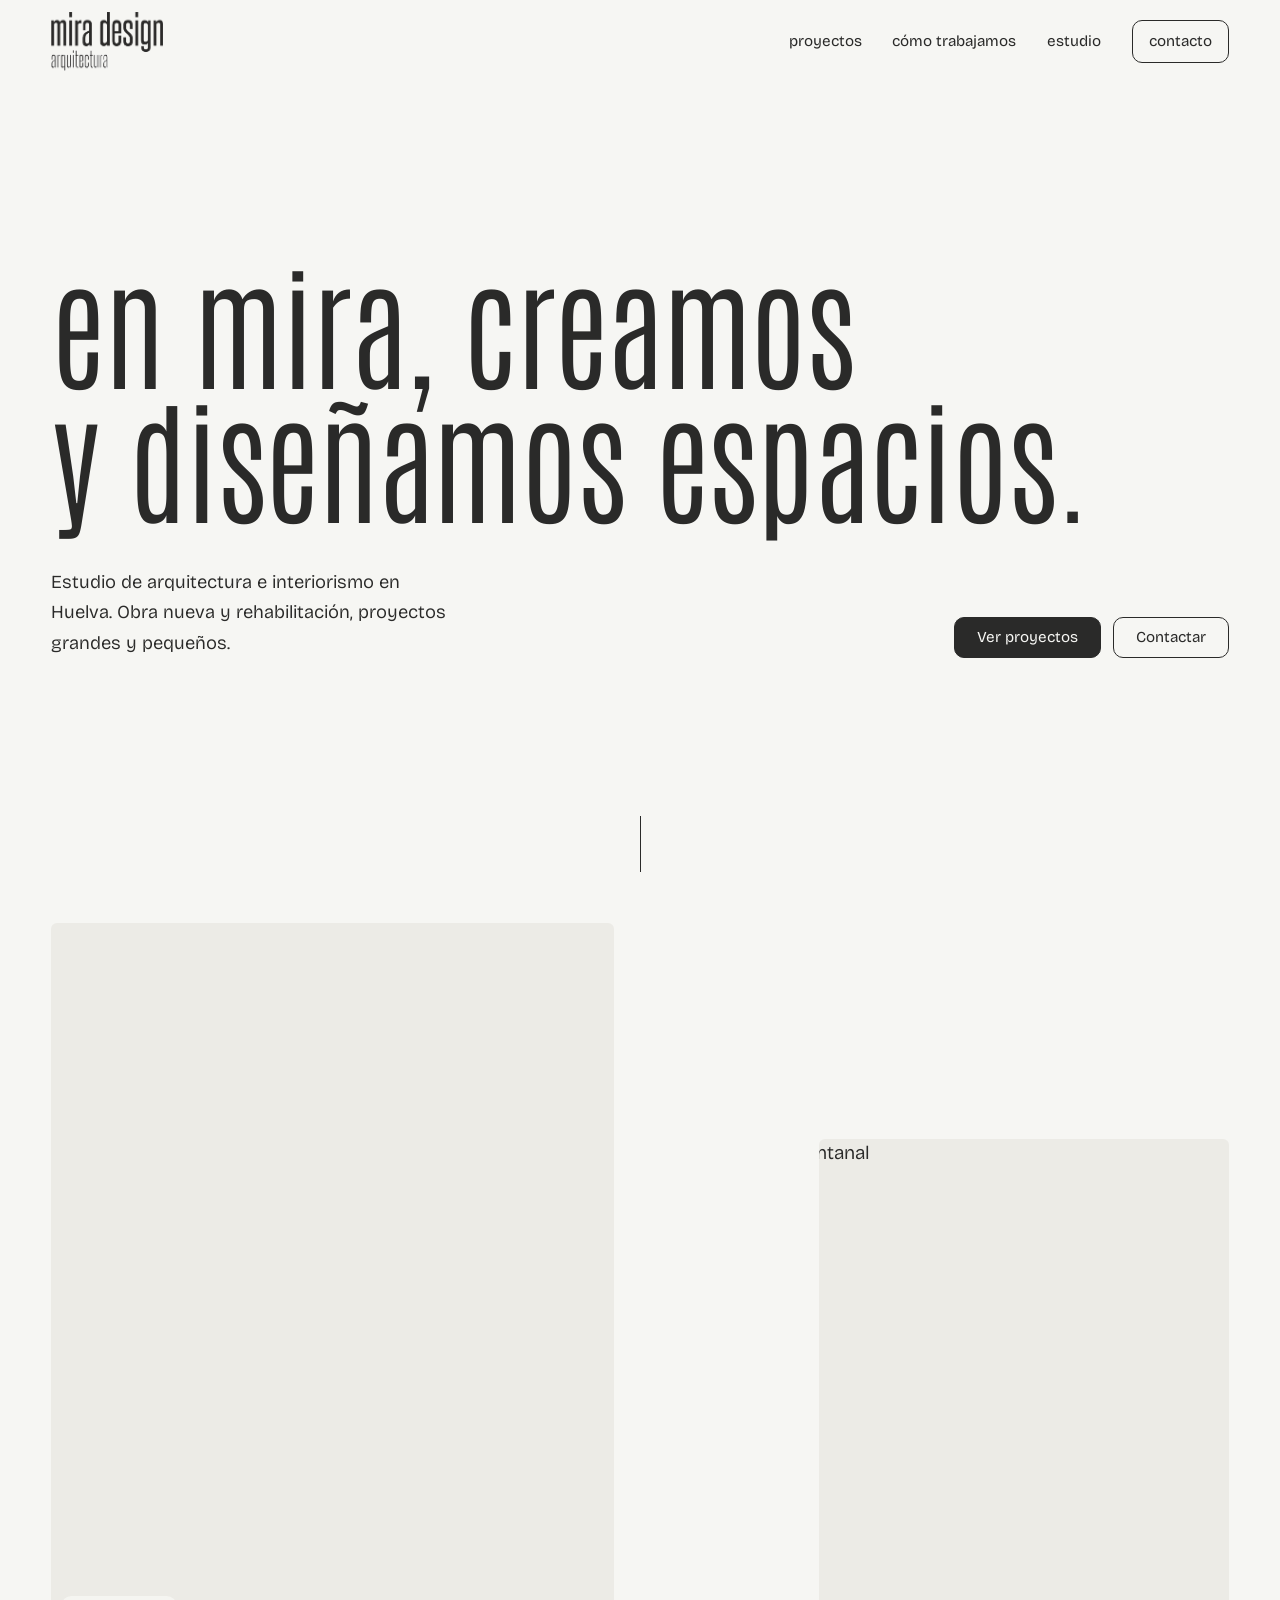
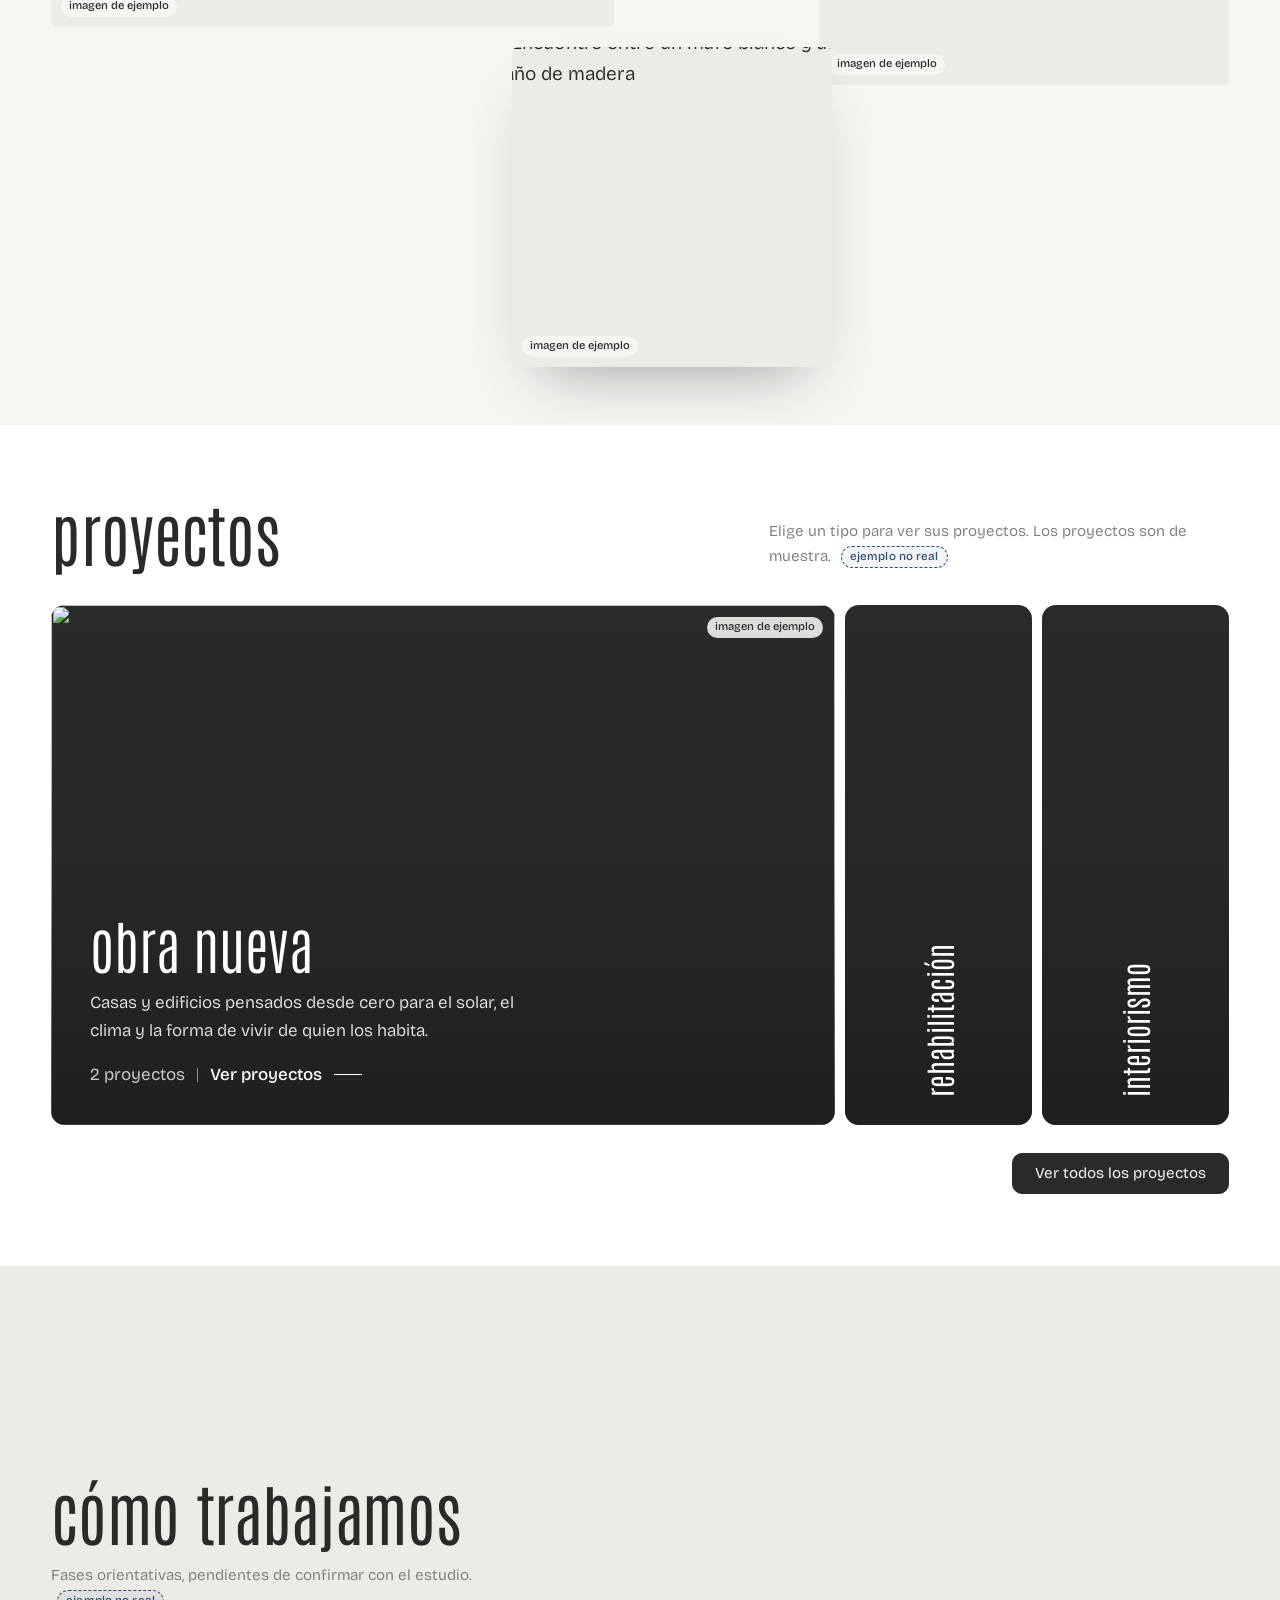
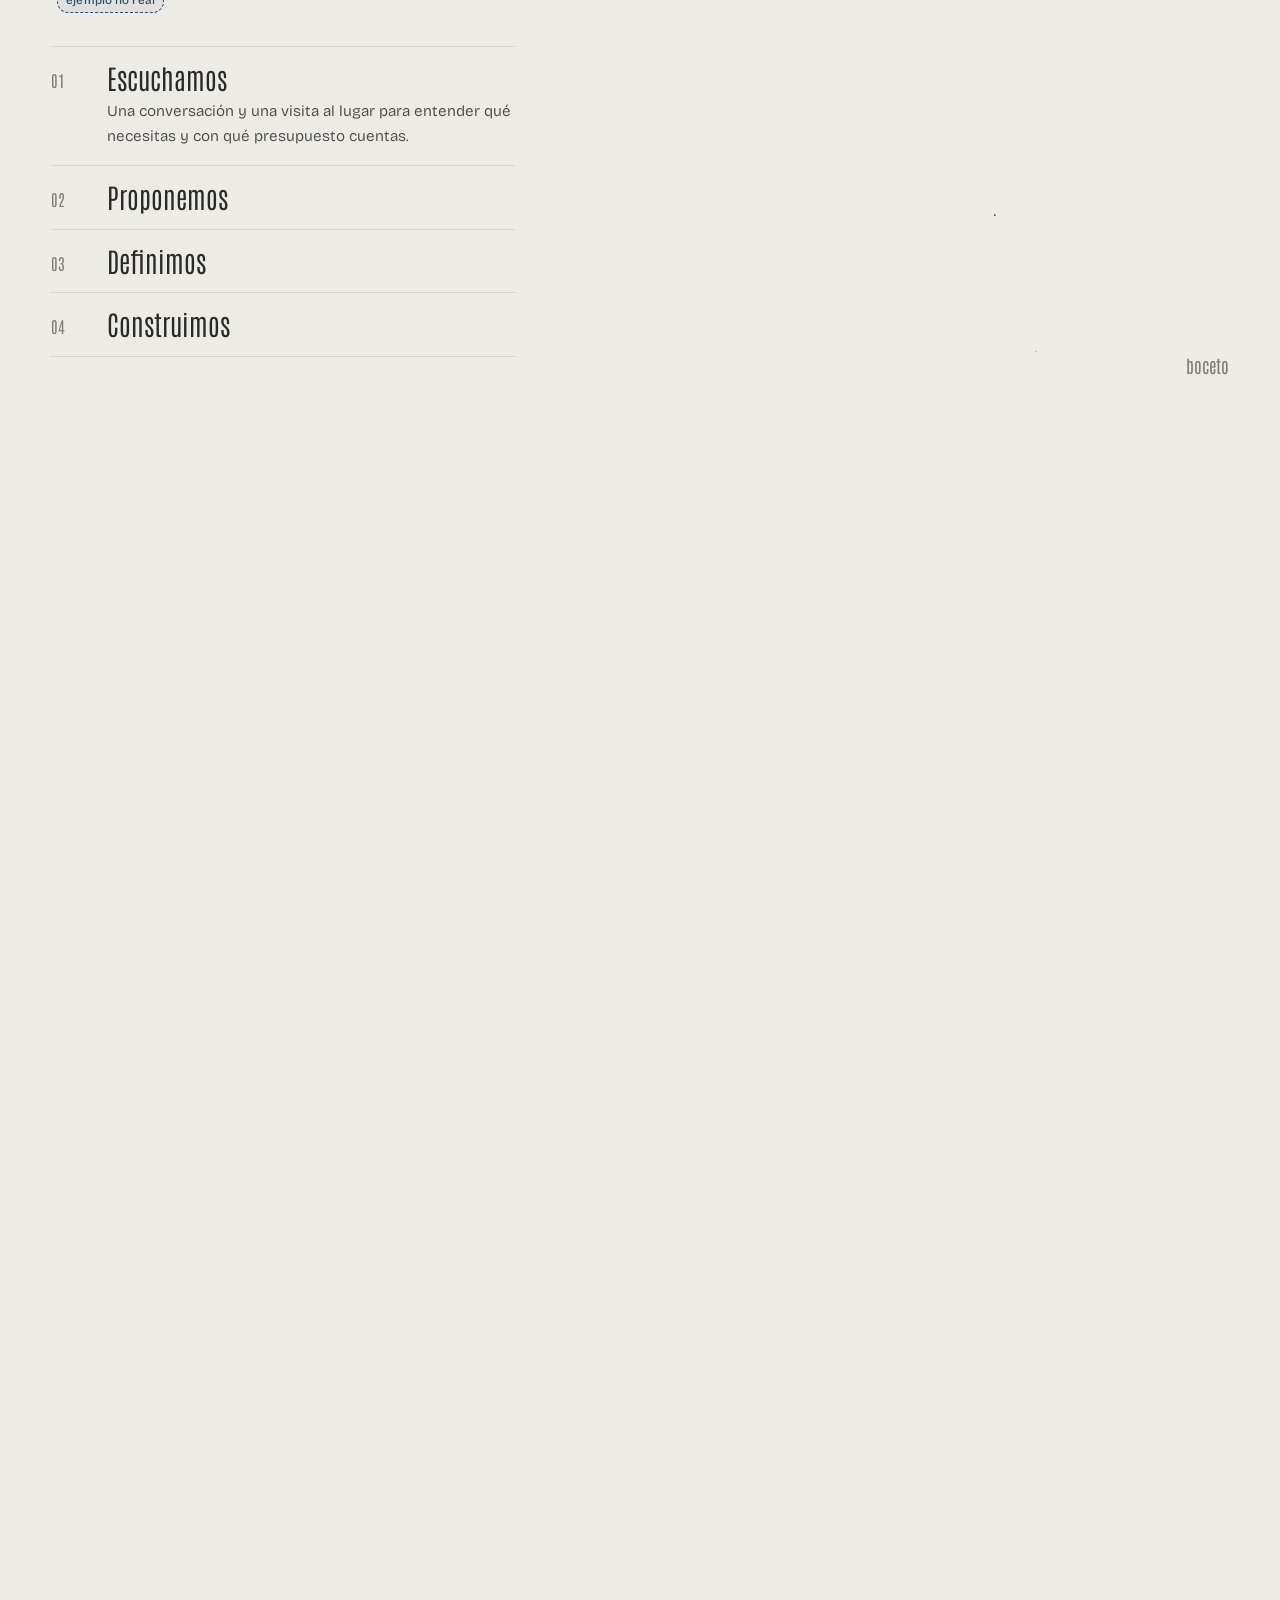
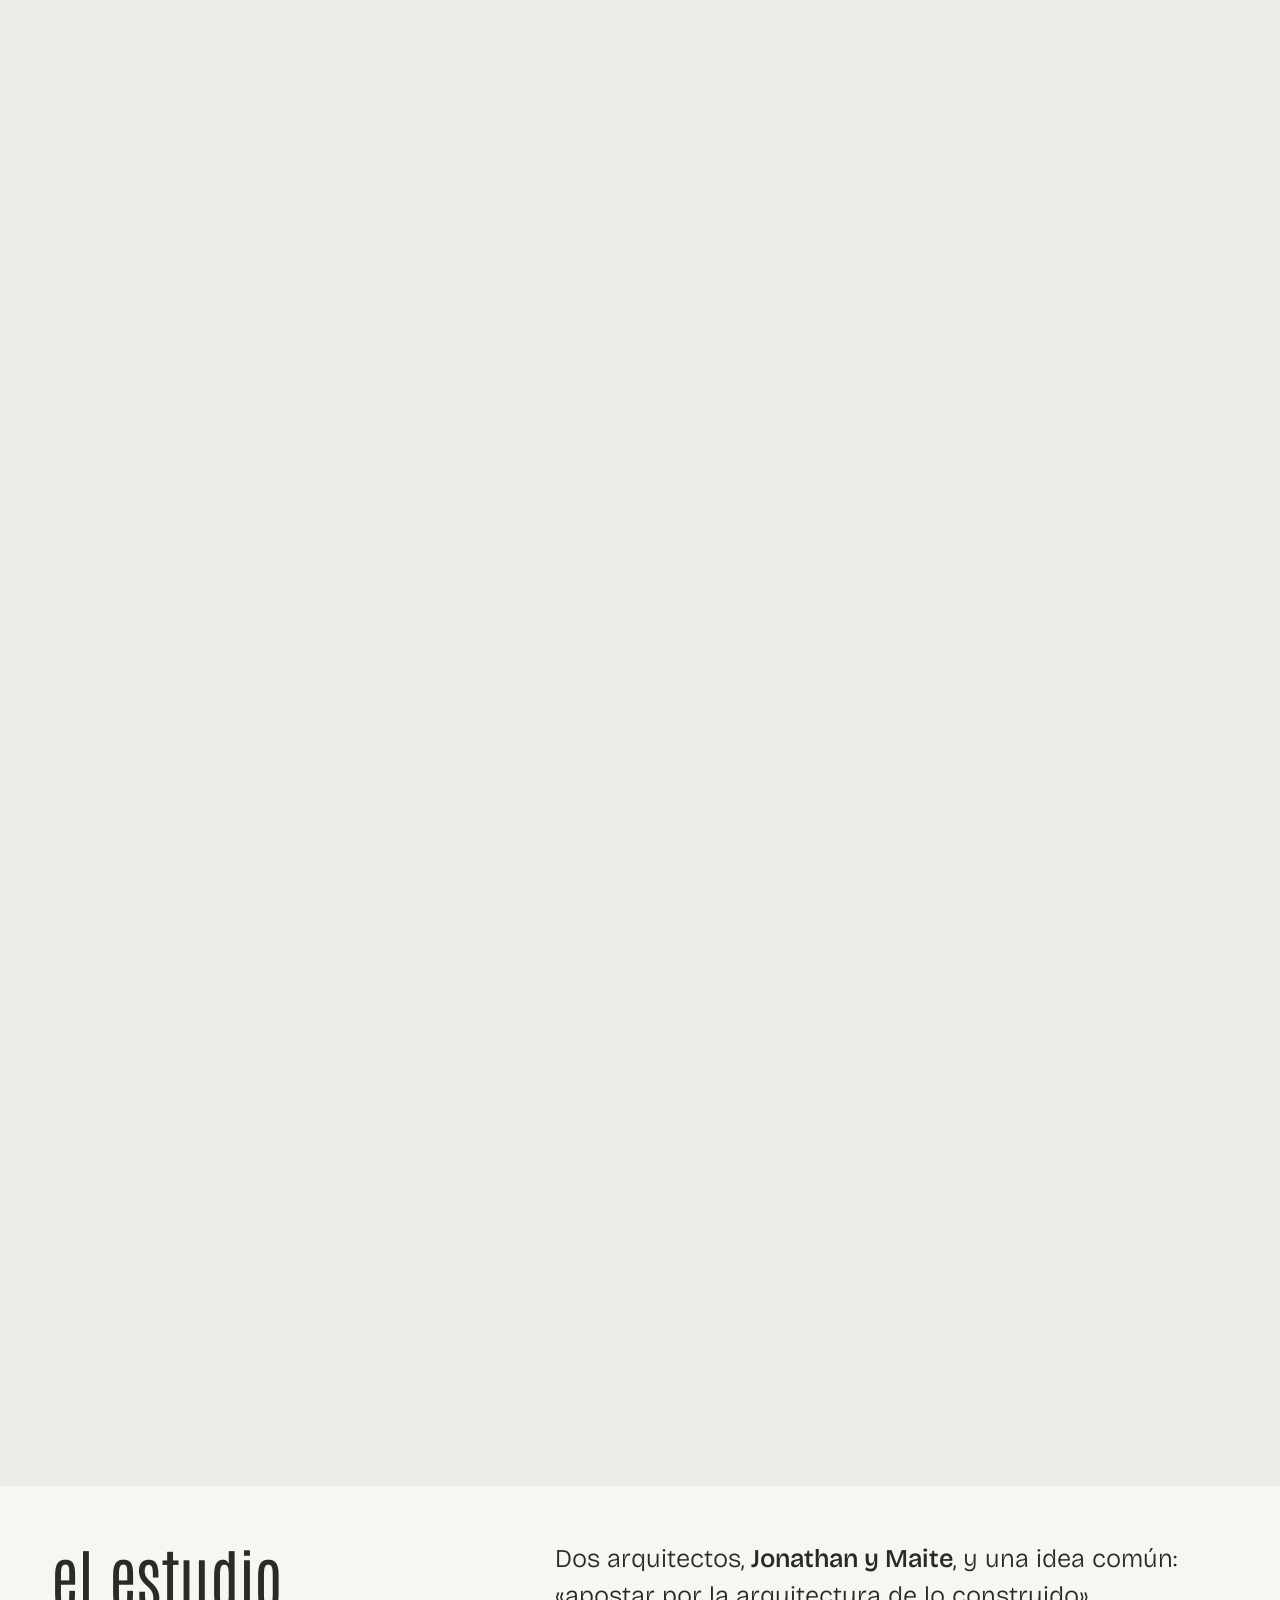
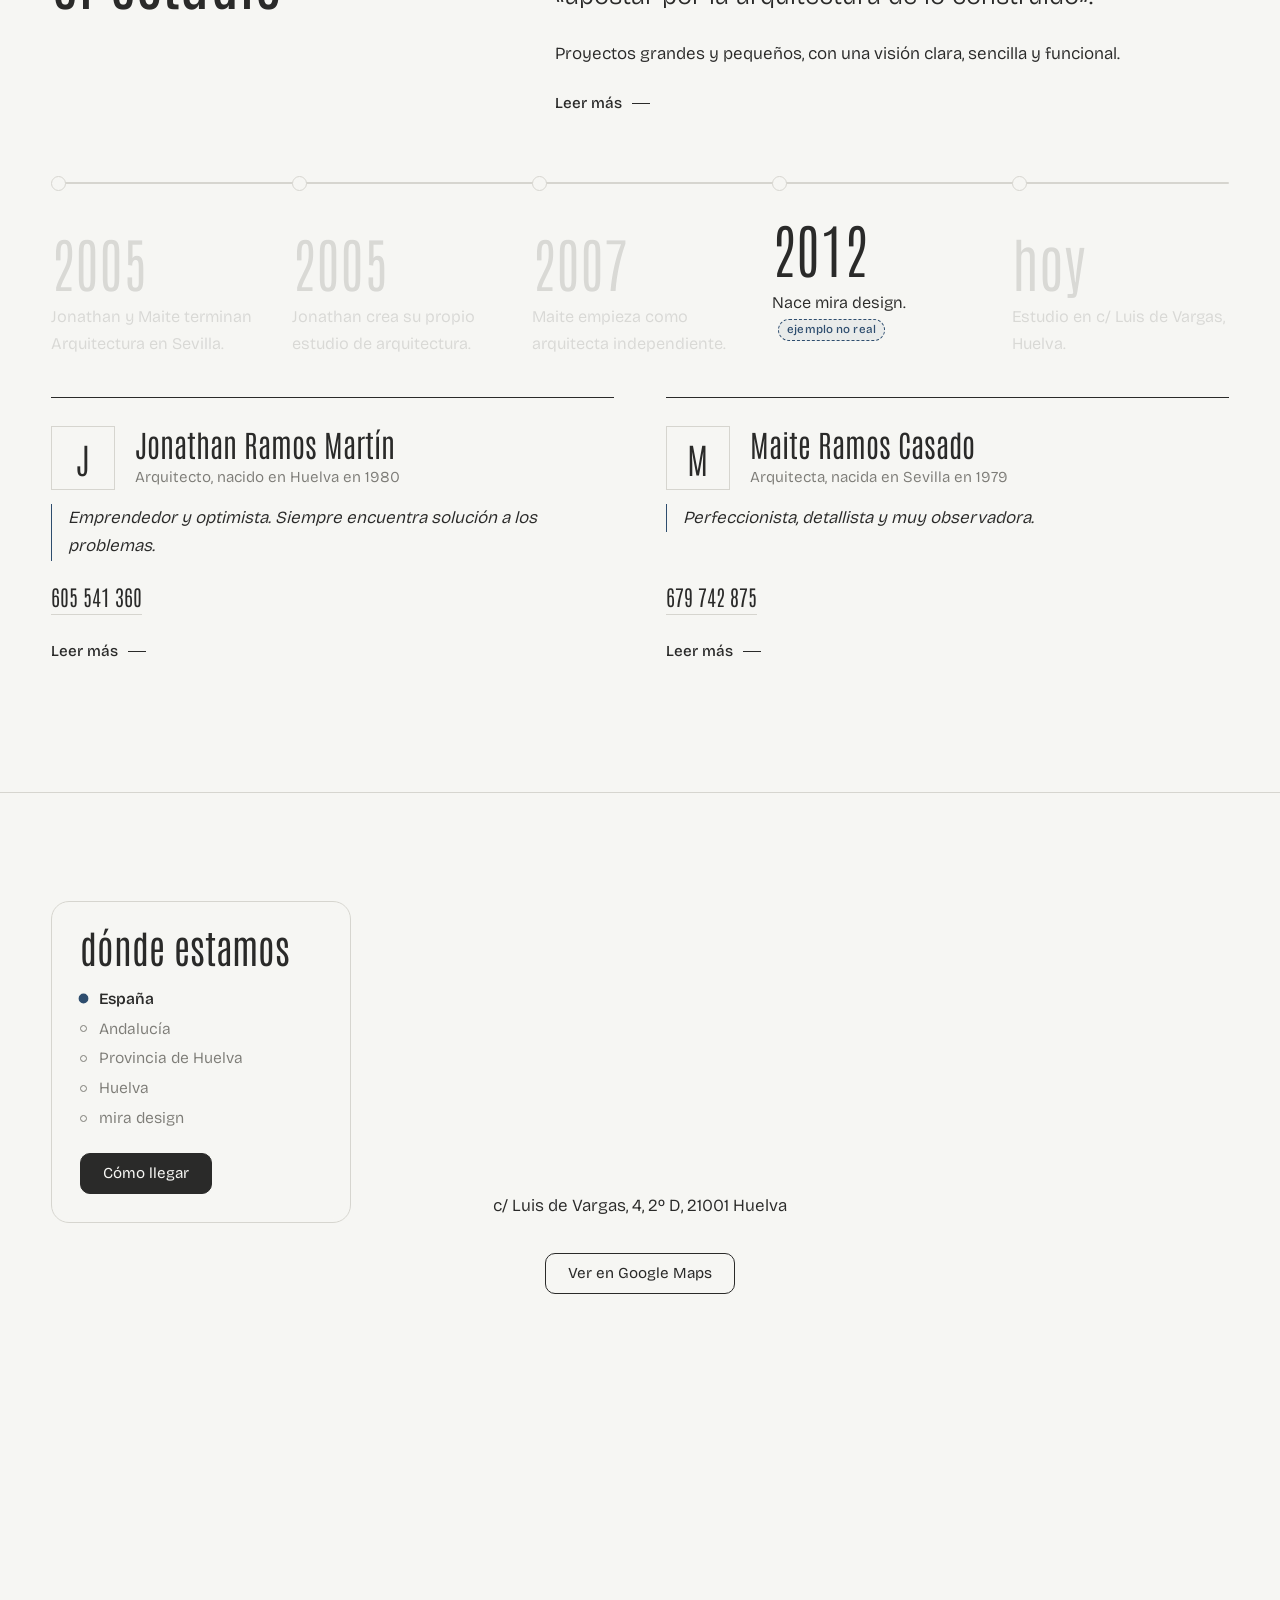
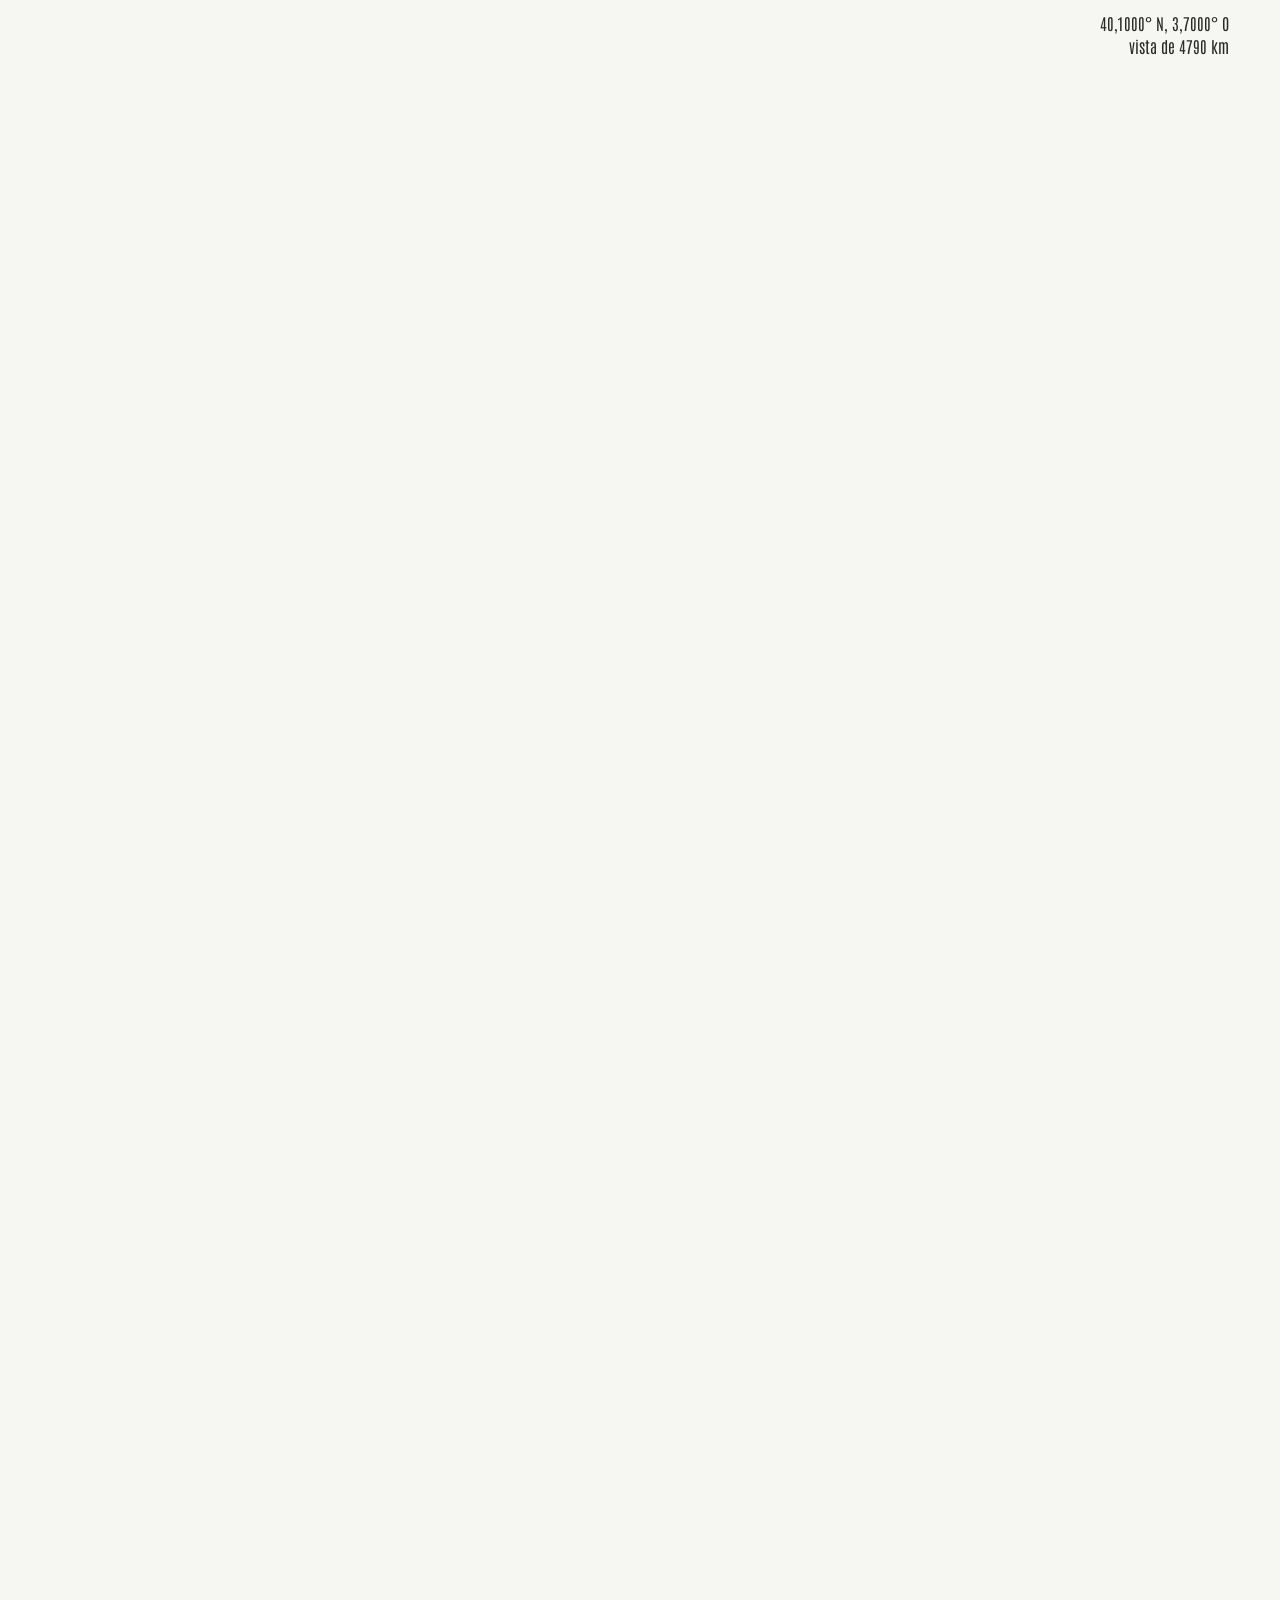
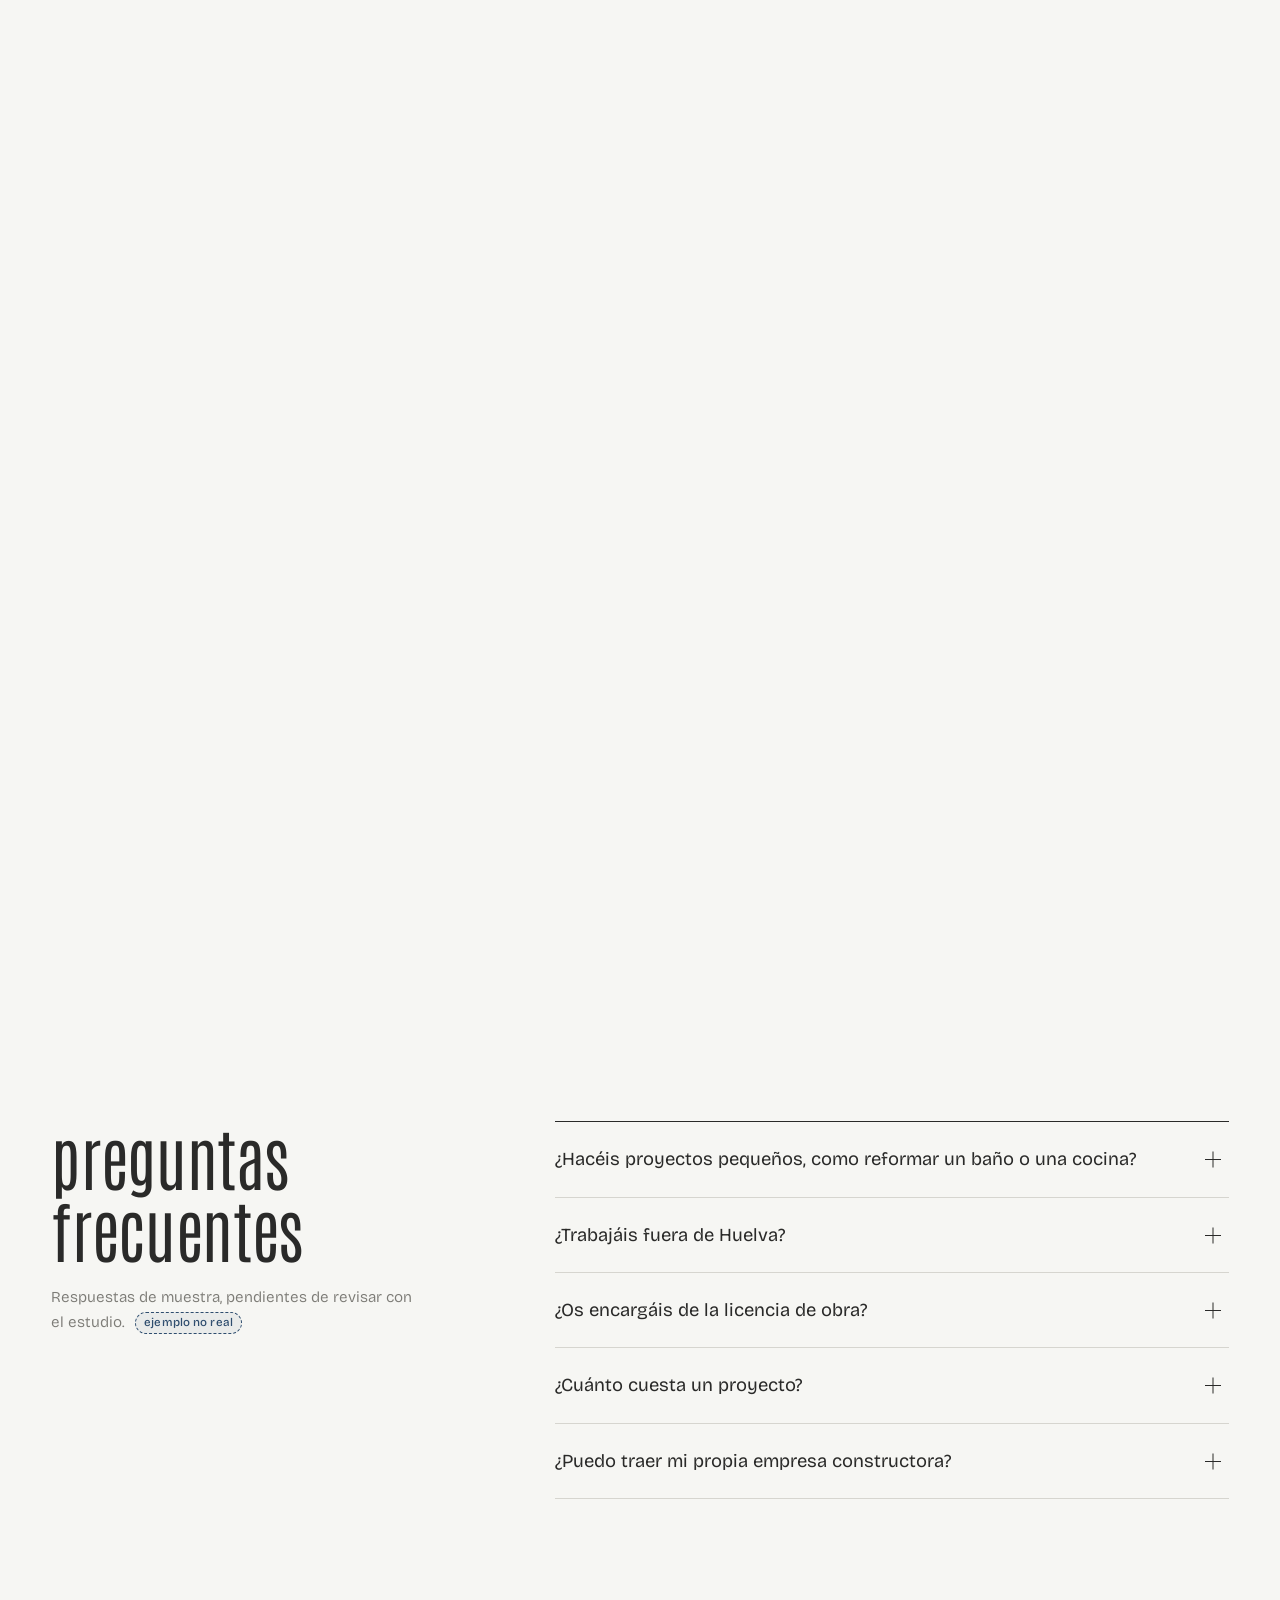
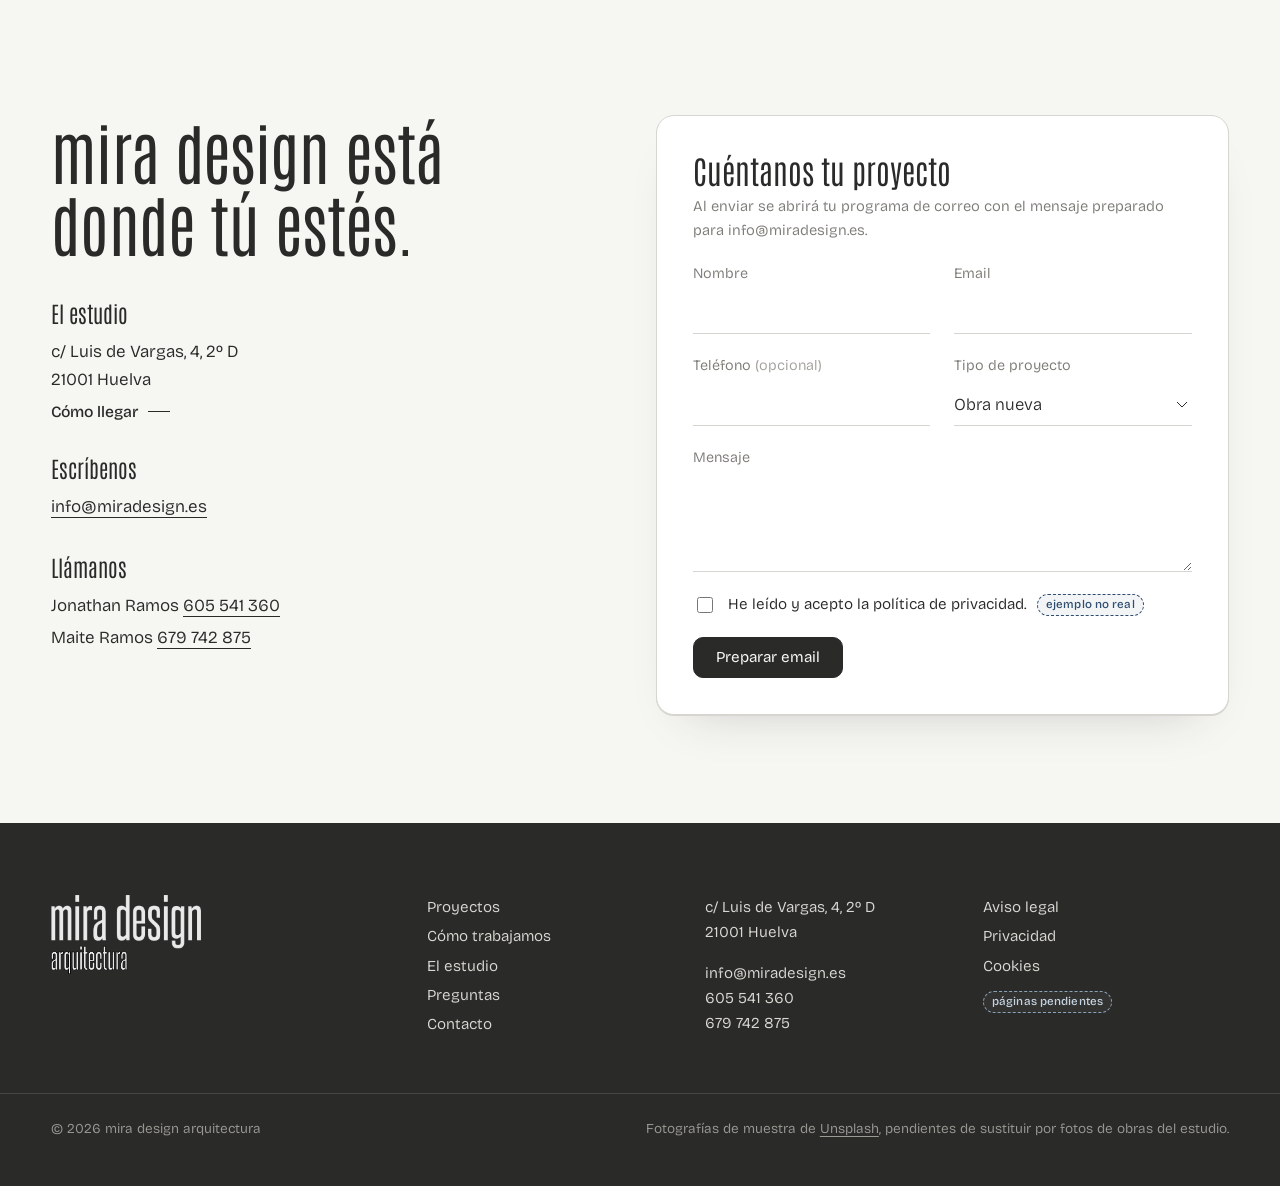
==== commit f5daacdd: "Fuentes incluidas en el proyecto Antonio y Bricolage Grotesque se sirven desde la carpeta fonts en l" ====
--- a/index.html
+++ b/index.html
@@ -6,9 +6,8 @@
   <title>mira design arquitectura, estudio de arquitectura e interiorismo en Huelva</title>
   <meta name="description" content="Mira es un estudio de arquitectura e interiorismo en Huelva. Jonathan y Maite desarrollan proyectos de obra nueva y rehabilitación, grandes y pequeños.">
   <link rel="icon" type="image/png" href="img/logo.png">
-  <link rel="preconnect" href="https://fonts.googleapis.com">
-  <link rel="preconnect" href="https://fonts.gstatic.com" crossorigin>
-  <link href="https://fonts.googleapis.com/css2?family=Antonio:wght@200;300;400&family=Bricolage+Grotesque:opsz,wght@12..96,200..700&display=swap" rel="stylesheet">
+  <link rel="preload" href="fonts/antonio.woff2" as="font" type="font/woff2" crossorigin>
+  <link rel="preload" href="fonts/bricolage-grotesque.woff2" as="font" type="font/woff2" crossorigin>
   <link rel="stylesheet" href="https://unpkg.com/maplibre-gl@4.7.1/dist/maplibre-gl.css">
   <link rel="stylesheet" href="css/styles.css">
 </head>
--- a/css/styles.css
+++ b/css/styles.css
@@ -1,3 +1,19 @@
+@font-face {
+  font-family: "Antonio";
+  font-style: normal;
+  font-weight: 100 700;
+  font-display: swap;
+  src: url("../fonts/antonio.woff2") format("woff2-variations"), url("../fonts/antonio.woff2") format("woff2");
+}
+
+@font-face {
+  font-family: "Bricolage Grotesque";
+  font-style: normal;
+  font-weight: 200 800;
+  font-display: swap;
+  src: url("../fonts/bricolage-grotesque.woff2") format("woff2-variations"), url("../fonts/bricolage-grotesque.woff2") format("woff2");
+}
+
 :root {
   --cal: #f6f6f3;
   --cal-2: #ecebe6;
